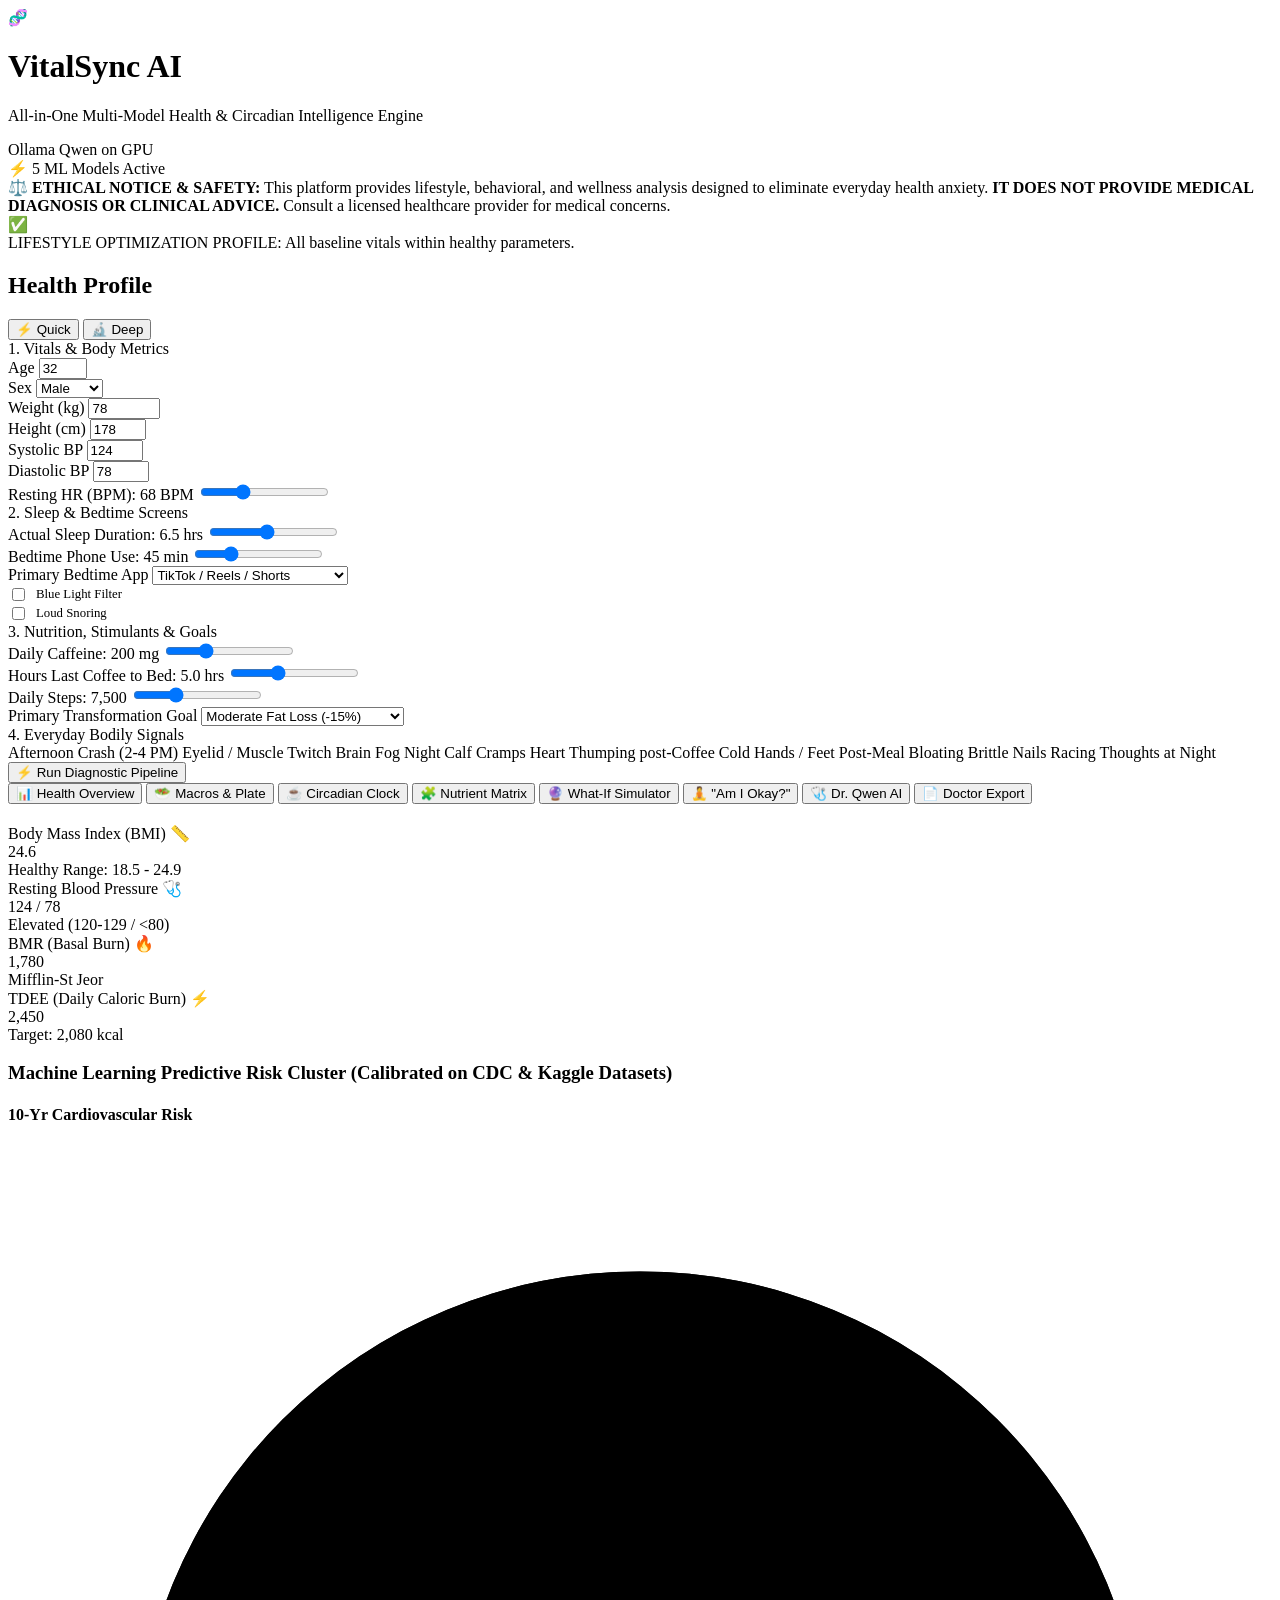
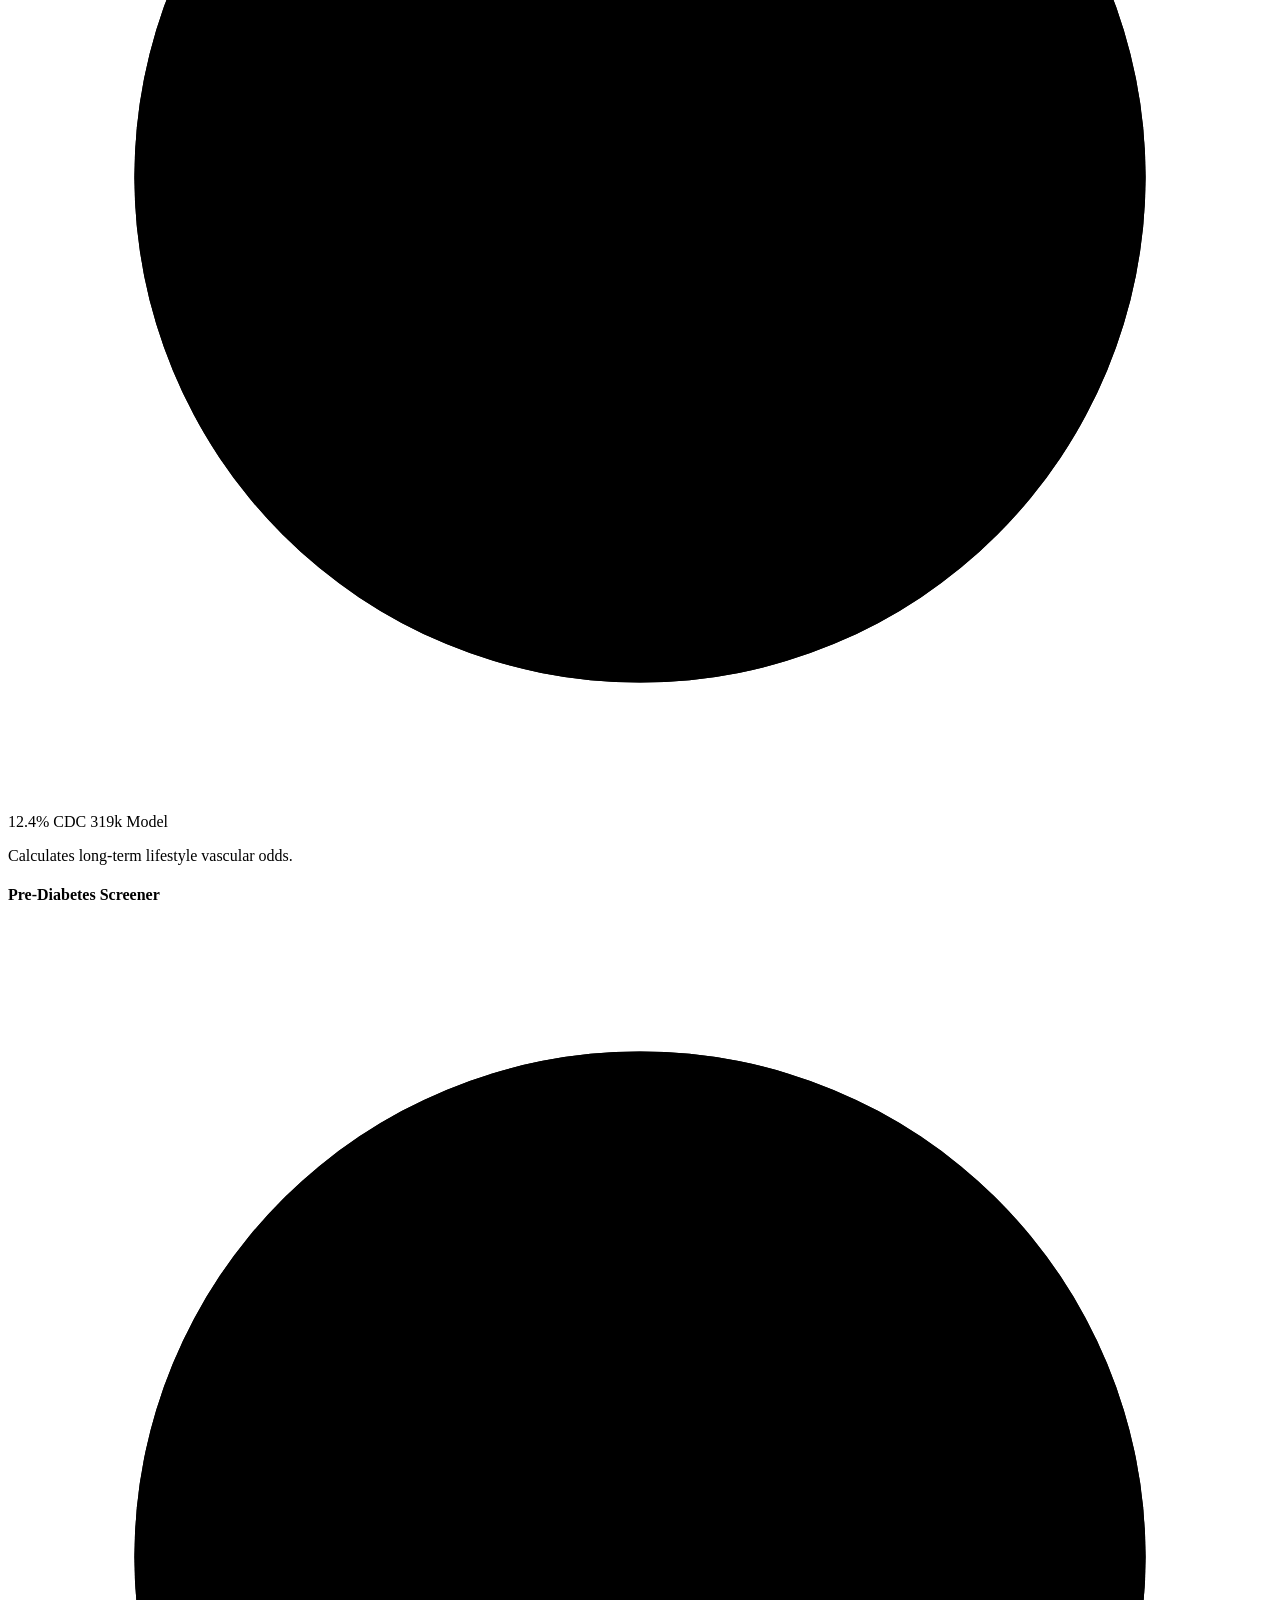
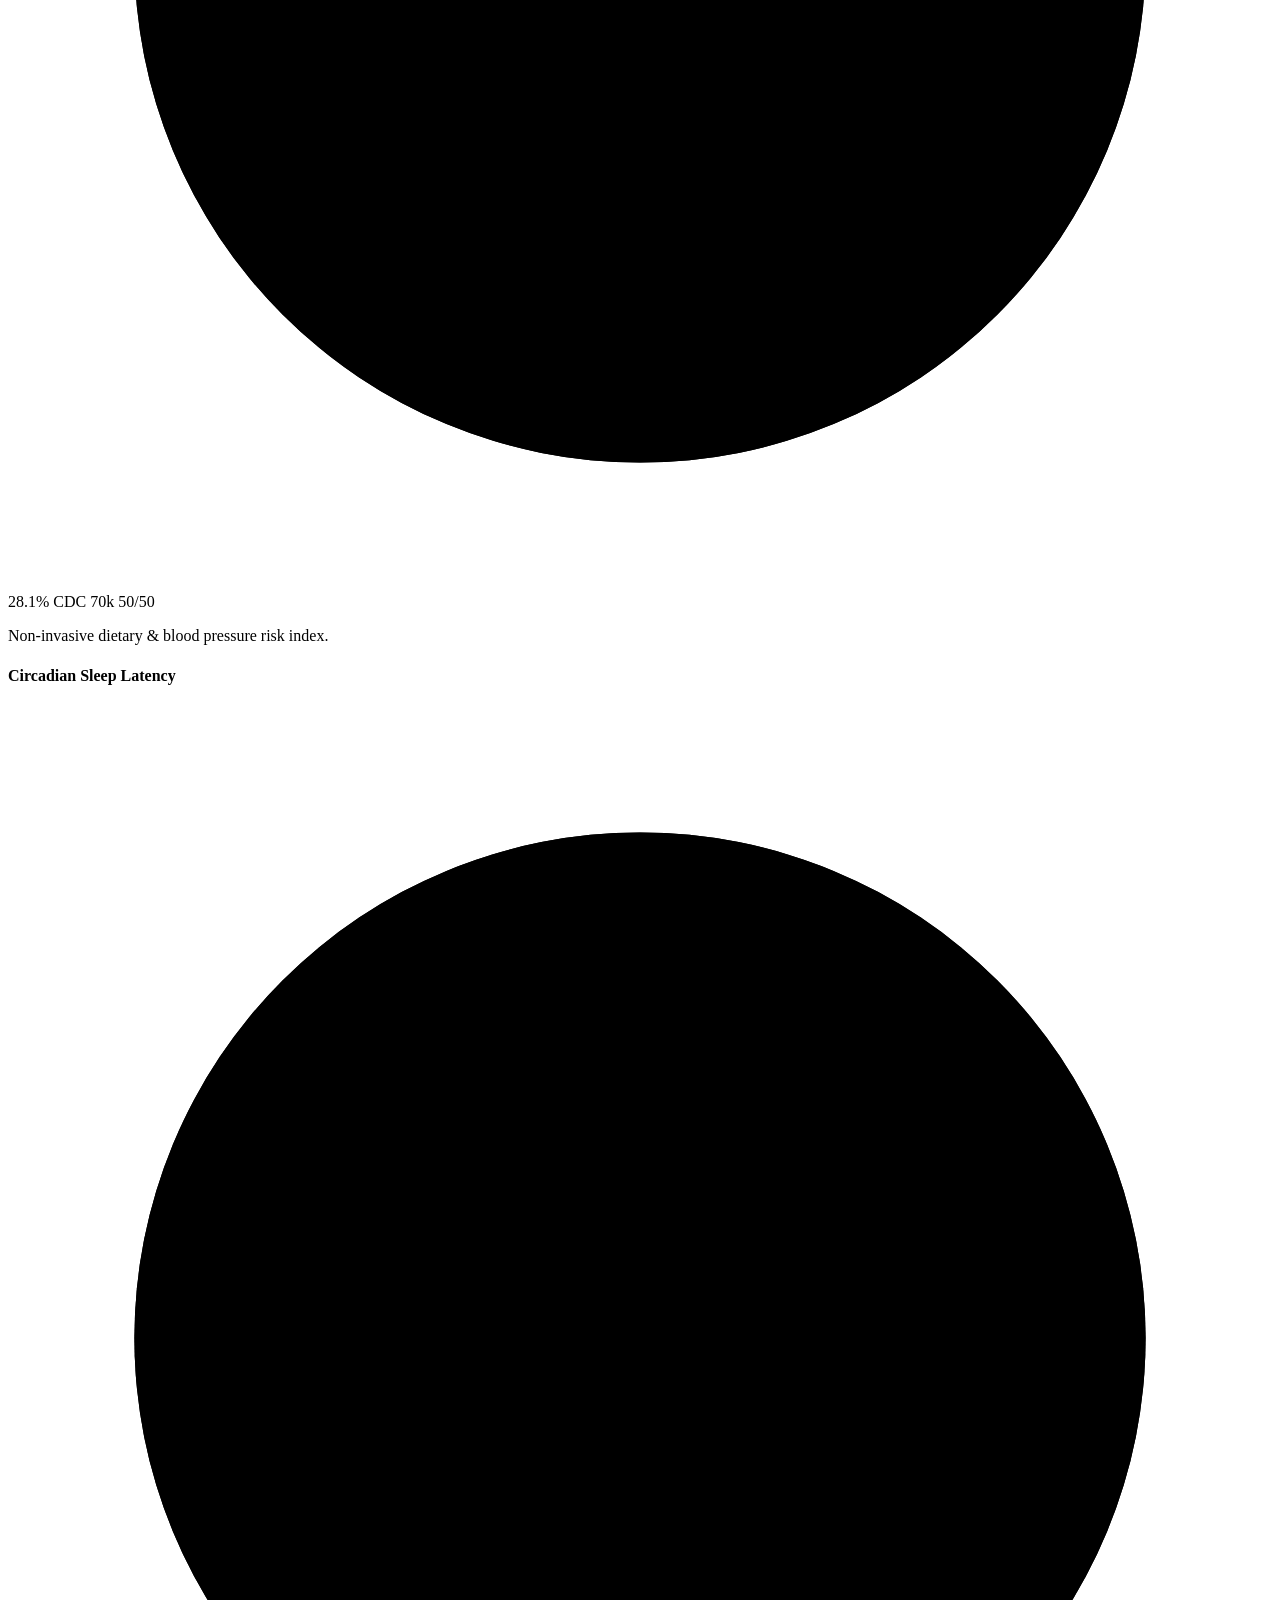
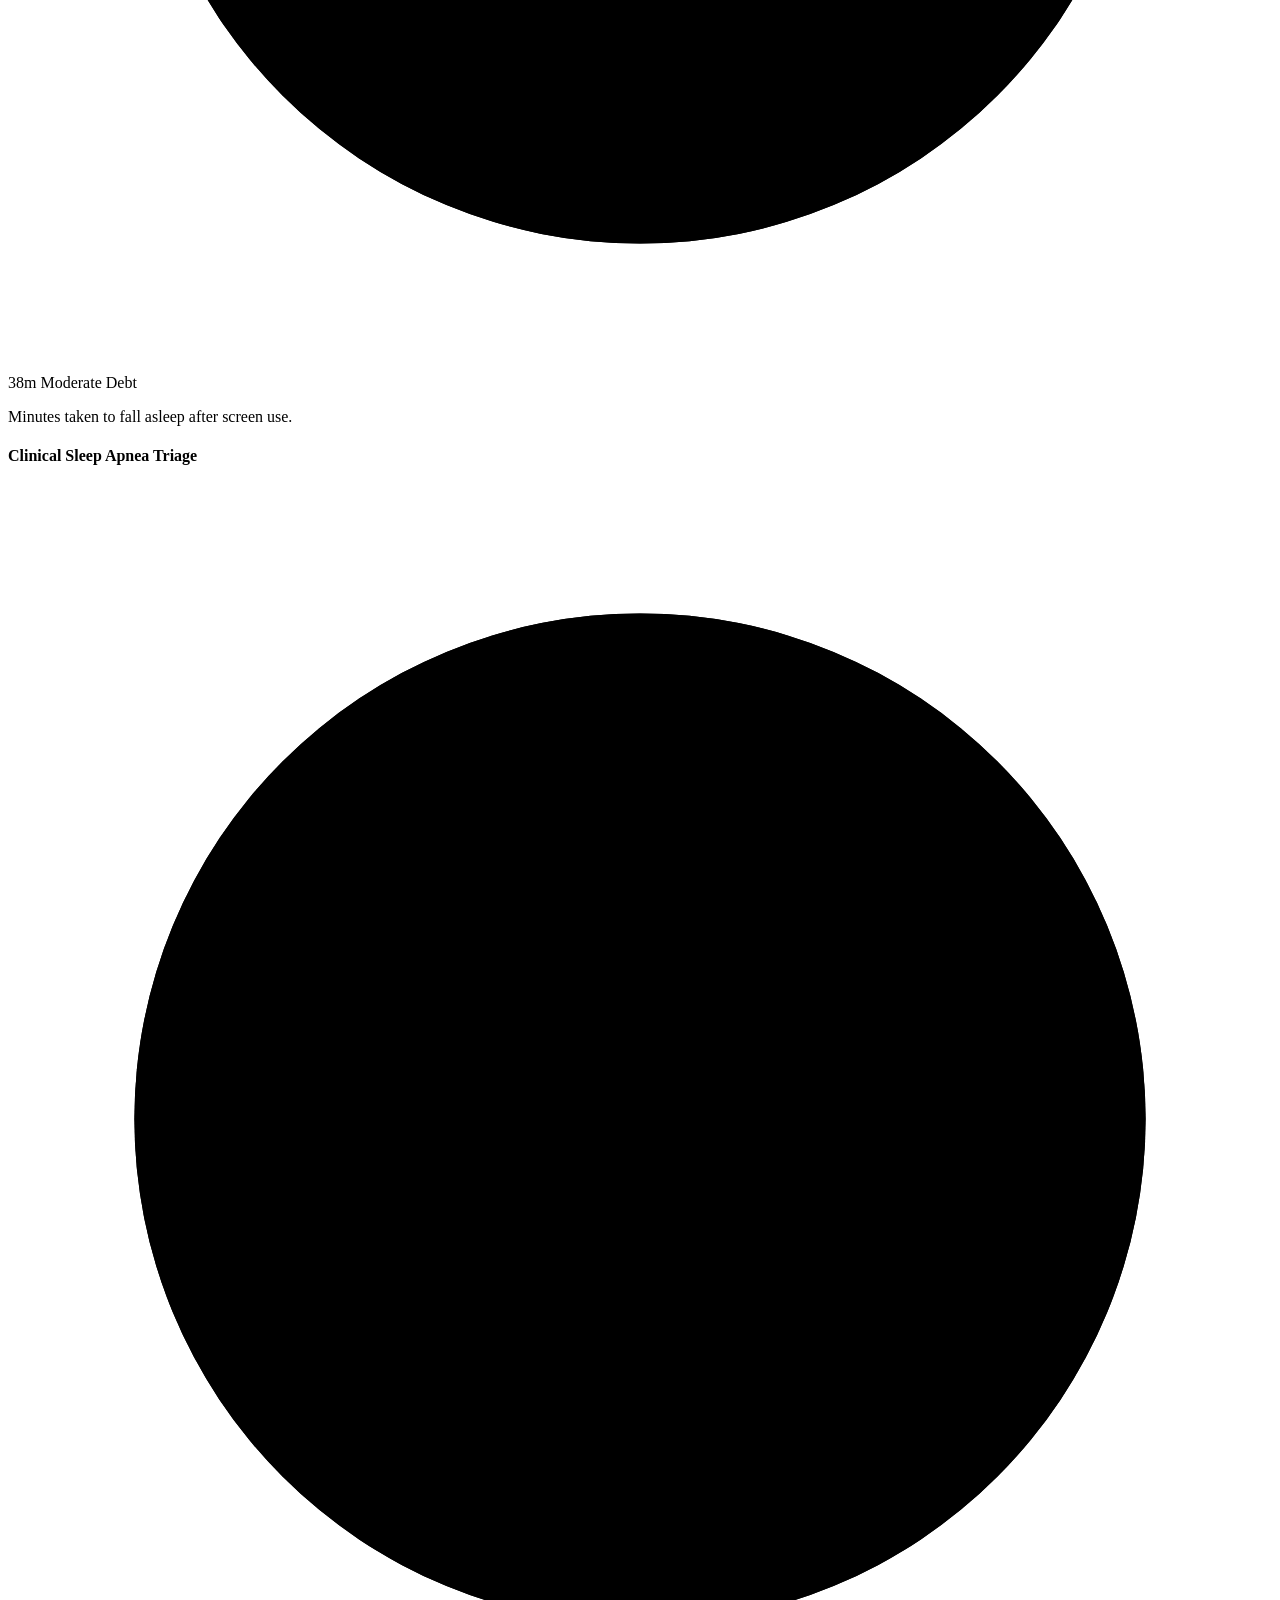
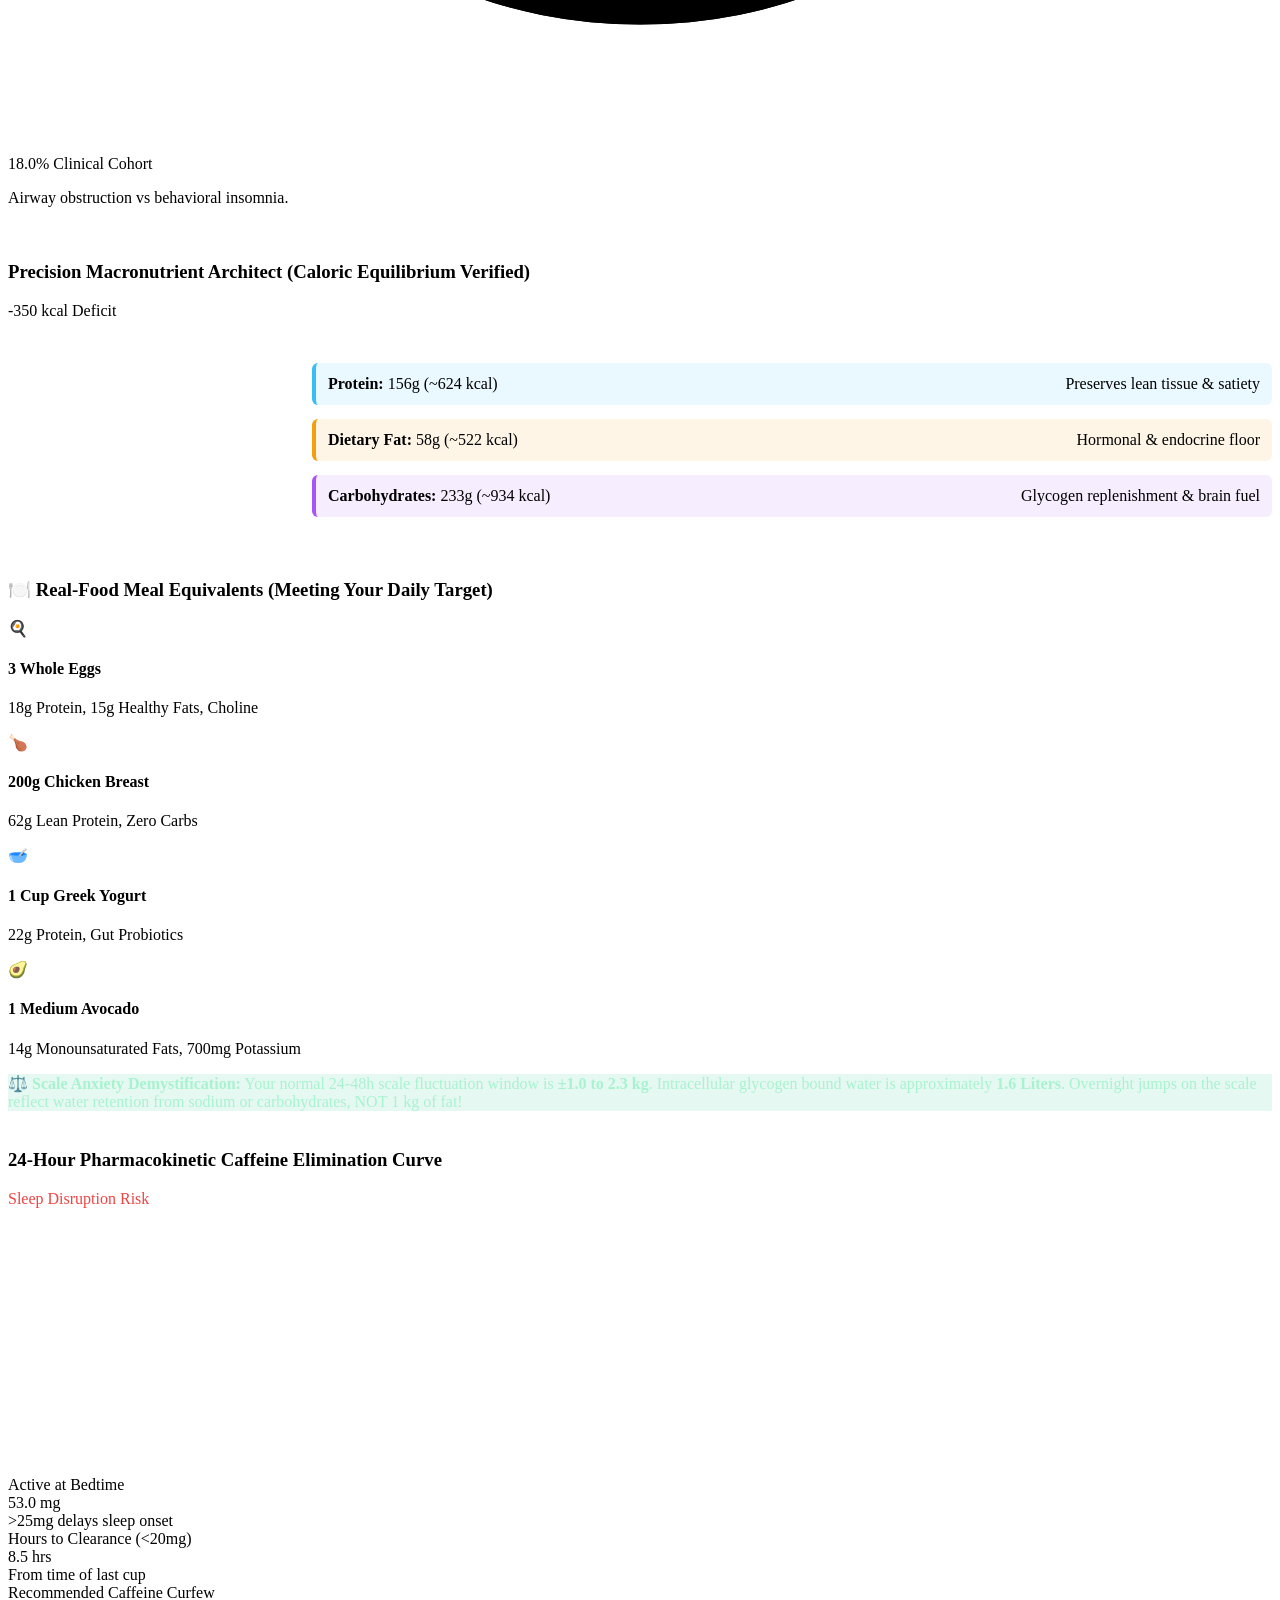
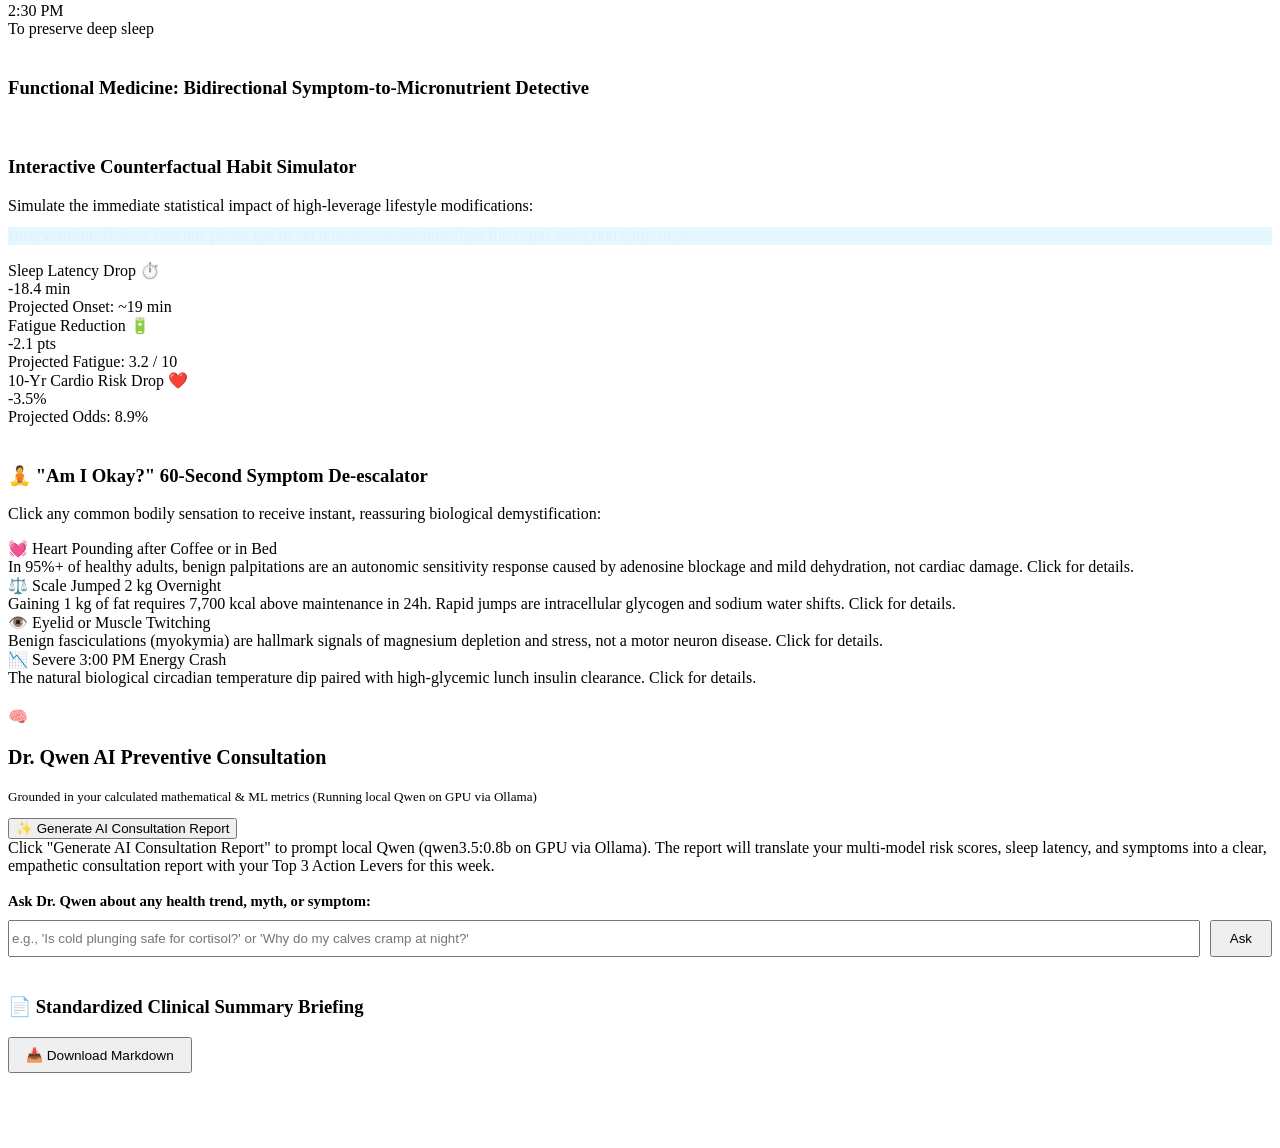
==== web/index.html @ e90245fe "feat: initial release of VitalSync AI - homogeneous local-first health & circadian intelligence plat" ====
<!DOCTYPE html>
<html lang="en">
<head>
    <meta charset="UTF-8">
    <meta name="viewport" content="width=device-width, initial-scale=1.0">
    <title>VitalSync AI - Holistic Lifestyle & Health Intelligence</title>
    <link rel="stylesheet" href="/static/css/style.css">
    <link rel="icon" href="data:image/svg+xml,<svg xmlns=%22http://www.w3.org/2000/svg%22 viewBox=%220 0 100 100%22><text y=%22.9em%22 font-size=%2290%22>🧬</text></svg>">
</head>
<body>

<div class="app-container">
    <!-- Header with System Status & Branding -->
    <header class="app-header">
        <div class="brand-section">
            <div class="brand-icon">🧬</div>
            <div class="brand-titles">
                <h1>VitalSync AI</h1>
                <p>All-in-One Multi-Model Health & Circadian Intelligence Engine</p>
            </div>
        </div>
        <div class="status-badges">
            <div class="status-pill">
                <span class="status-dot"></span>
                <span>Ollama Qwen on GPU</span>
            </div>
            <div class="status-pill">
                <span>⚡ 5 ML Models Active</span>
            </div>
        </div>
    </header>

    <!-- Ethical Notice Banner -->
    <div class="disclaimer-banner">
        <div>
            <strong>⚖️ ETHICAL NOTICE & SAFETY:</strong> This platform provides lifestyle, behavioral, and wellness analysis designed to eliminate everyday health anxiety. 
            <strong>IT DOES NOT PROVIDE MEDICAL DIAGNOSIS OR CLINICAL ADVICE.</strong> Consult a licensed healthcare provider for medical concerns.
        </div>
    </div>

    <!-- Live Dynamic Clinical Triage Banner -->
    <div id="triageBanner" class="triage-indicator green">
        <span id="triageBadgeIcon">✅</span>
        <div id="triageBadgeText">LIFESTYLE OPTIMIZATION PROFILE: All baseline vitals within healthy parameters.</div>
    </div>

    <!-- Main Layout: Form Sidebar + Dashboard Main -->
    <div class="main-layout">
        
        <!-- Left Column: User Input & Questionnaire Panel -->
        <aside class="intake-panel">
            <div class="panel-header">
                <h2>Health Profile</h2>
                <div class="intake-toggle">
                    <button id="toggleQuick" class="toggle-btn active" type="button">⚡ Quick</button>
                    <button id="toggleDeep" class="toggle-btn" type="button">🔬 Deep</button>
                </div>
            </div>

            <form id="healthForm">
                <!-- 1. Vitals & Body -->
                <div class="form-section">
                    <span class="section-label">1. Vitals & Body Metrics</span>
                    <div class="input-row">
                        <div class="input-group">
                            <label>Age</label>
                            <input type="number" id="inputAge" value="32" min="18" max="95">
                        </div>
                        <div class="input-group">
                            <label>Sex</label>
                            <select id="inputSex">
                                <option value="male" selected>Male</option>
                                <option value="female">Female</option>
                            </select>
                        </div>
                    </div>

                    <div class="input-row">
                        <div class="input-group">
                            <label>Weight (kg)</label>
                            <input type="number" id="inputWeight" value="78" min="35" max="220" step="0.5">
                        </div>
                        <div class="input-group">
                            <label>Height (cm)</label>
                            <input type="number" id="inputHeight" value="178" min="120" max="230">
                        </div>
                    </div>

                    <div class="input-row">
                        <div class="input-group">
                            <label>Systolic BP</label>
                            <input type="number" id="inputSysBP" value="124" min="80" max="230">
                        </div>
                        <div class="input-group">
                            <label>Diastolic BP</label>
                            <input type="number" id="inputDiaBP" value="78" min="50" max="140">
                        </div>
                    </div>

                    <div class="input-group">
                        <label>Resting HR (BPM): <span id="valHR" class="input-val-tag">68 BPM</span></label>
                        <input type="range" id="inputHR" value="68" min="40" max="130">
                    </div>
                </div>

                <!-- 2. Sleep & Screen Time -->
                <div class="form-section">
                    <span class="section-label">2. Sleep & Bedtime Screens</span>
                    <div class="input-group">
                        <label>Actual Sleep Duration: <span id="valSleep" class="input-val-tag">6.5 hrs</span></label>
                        <input type="range" id="inputSleep" value="6.5" min="3.0" max="11.0" step="0.5">
                    </div>
                    <div class="input-group">
                        <label>Bedtime Phone Use: <span id="valPhone" class="input-val-tag">45 min</span></label>
                        <input type="range" id="inputPhone" value="45" min="0" max="180" step="5">
                    </div>
                    <div class="input-group">
                        <label>Primary Bedtime App</label>
                        <select id="inputApp">
                            <option value="short_form_video" selected>TikTok / Reels / Shorts</option>
                            <option value="streaming">Streaming (Netflix / YouTube)</option>
                            <option value="messaging">Messaging / Chat</option>
                            <option value="reading_audio">News / Reading / Podcasts</option>
                        </select>
                    </div>
                    <div class="input-row">
                        <label style="display:flex; align-items:center; gap:8px; font-size:0.8rem; cursor:pointer;">
                            <input type="checkbox" id="inputBlueLight"> Blue Light Filter
                        </label>
                        <label style="display:flex; align-items:center; gap:8px; font-size:0.8rem; cursor:pointer;">
                            <input type="checkbox" id="inputSnoring"> Loud Snoring
                        </label>
                    </div>
                </div>

                <!-- 3. Stimulants & Goals -->
                <div class="form-section">
                    <span class="section-label">3. Nutrition, Stimulants & Goals</span>
                    <div class="input-group">
                        <label>Daily Caffeine: <span id="valCaffeine" class="input-val-tag">200 mg</span></label>
                        <input type="range" id="inputCaffeine" value="200" min="0" max="700" step="25">
                    </div>
                    <div class="input-group">
                        <label>Hours Last Coffee to Bed: <span id="valCaffHours" class="input-val-tag">5.0 hrs</span></label>
                        <input type="range" id="inputCaffHours" value="5.0" min="0.0" max="14.0" step="0.5">
                    </div>
                    <div class="input-group">
                        <label>Daily Steps: <span id="valSteps" class="input-val-tag">7,500</span></label>
                        <input type="range" id="inputSteps" value="7500" min="1000" max="22000" step="500">
                    </div>
                    <div class="input-group">
                        <label>Primary Transformation Goal</label>
                        <select id="inputGoal">
                            <option value="fat_loss_moderate" selected>Moderate Fat Loss (-15%)</option>
                            <option value="fat_loss_aggressive">Aggressive Fat Loss (-25%)</option>
                            <option value="maintenance_recomp">Maintenance & Recomposition</option>
                            <option value="lean_bulk">Lean Muscle Bulk (+10%)</option>
                        </select>
                    </div>
                </div>

                <!-- 4. Symptoms Multi-Select -->
                <div class="form-section">
                    <span class="section-label">4. Everyday Bodily Signals</span>
                    <div class="symptom-grid" id="symptomContainer">
                        <span class="symptom-pill selected" data-code="afternoon_crash">Afternoon Crash (2-4 PM)</span>
                        <span class="symptom-pill selected" data-code="eyelid_twitch">Eyelid / Muscle Twitch</span>
                        <span class="symptom-pill" data-code="brain_fog">Brain Fog</span>
                        <span class="symptom-pill" data-code="night_calf_cramps">Night Calf Cramps</span>
                        <span class="symptom-pill" data-code="heart_flutter_post_coffee">Heart Thumping post-Coffee</span>
                        <span class="symptom-pill" data-code="cold_hands_feet">Cold Hands / Feet</span>
                        <span class="symptom-pill" data-code="bloating">Post-Meal Bloating</span>
                        <span class="symptom-pill" data-code="brittle_nails">Brittle Nails</span>
                        <span class="symptom-pill" data-code="difficulty_switching_off_brain">Racing Thoughts at Night</span>
                    </div>
                </div>

                <button type="submit" class="btn-primary" id="btnAnalyze">
                    <span>⚡ Run Diagnostic Pipeline</span>
                </button>
            </form>
        </aside>

        <!-- Right Column: Interactive Dashboard & Navigation -->
        <main class="dashboard-main" style="display:flex; flex-direction:column; gap:20px;">
            <!-- Tab Navigation Bar -->
            <nav class="tab-navigation">
                <button class="tab-btn active" data-tab="tab-overview">📊 Health Overview</button>
                <button class="tab-btn" data-tab="tab-nutrition">🥗 Macros & Plate</button>
                <button class="tab-btn" data-tab="tab-circadian">☕ Circadian Clock</button>
                <button class="tab-btn" data-tab="tab-deficiency">🧩 Nutrient Matrix</button>
                <button class="tab-btn" data-tab="tab-simulator">🔮 What-If Simulator</button>
                <button class="tab-btn" data-tab="tab-anxiety">🧘 "Am I Okay?"</button>
                <button class="tab-btn" data-tab="tab-qwen">🩺 Dr. Qwen AI</button>
                <button class="tab-btn" data-tab="tab-export">📄 Doctor Export</button>
            </nav>

            <!-- TAB 1: OVERVIEW & GAUGES -->
            <section id="tab-overview" class="tab-pane active">
                <!-- Top Key Metrics Cards -->
                <div class="card-grid">
                    <div class="metric-card">
                        <div class="metric-title">Body Mass Index (BMI) <span>📏</span></div>
                        <div class="metric-value" id="valBMI">24.6</div>
                        <div class="metric-sub">Healthy Range: 18.5 - 24.9</div>
                    </div>
                    <div class="metric-card">
                        <div class="metric-title">Resting Blood Pressure <span>🩺</span></div>
                        <div class="metric-value" id="valBP">124 / 78</div>
                        <div class="metric-sub" id="valBPCat">Elevated (120-129 / <80)</div>
                    </div>
                    <div class="metric-card">
                        <div class="metric-title">BMR (Basal Burn) <span>🔥</span></div>
                        <div class="metric-value" id="valBMR">1,780</div>
                        <div class="metric-sub" id="valBMRFormula">Mifflin-St Jeor</div>
                    </div>
                    <div class="metric-card">
                        <div class="metric-title">TDEE (Daily Caloric Burn) <span>⚡</span></div>
                        <div class="metric-value" id="valTDEE">2,450</div>
                        <div class="metric-sub" id="valTargetCal">Target: 2,080 kcal</div>
                    </div>
                </div>

                <!-- Radial ML Gauge Cluster -->
                <div class="chart-box">
                    <div class="chart-header">
                        <h3>Machine Learning Predictive Risk Cluster (Calibrated on CDC & Kaggle Datasets)</h3>
                    </div>
                    <div class="gauge-cluster-grid">
                        <!-- Gauge 1: Cardio Risk -->
                        <div class="gauge-card">
                            <h4>10-Yr Cardiovascular Risk</h4>
                            <div class="gauge-svg-container">
                                <svg class="gauge-svg" viewBox="0 0 160 160">
                                    <circle class="gauge-bg" cx="80" cy="80" r="64"></circle>
                                    <circle id="gaugeCardioCircle" class="gauge-progress" cx="80" cy="80" r="64"></circle>
                                </svg>
                                <div class="gauge-inner-text">
                                    <span id="gaugeCardioVal" class="gauge-number">12.4%</span>
                                    <span class="gauge-label">CDC 319k Model</span>
                                </div>
                            </div>
                            <p class="metric-sub">Calculates long-term lifestyle vascular odds.</p>
                        </div>

                        <!-- Gauge 2: Pre-Diabetes Risk -->
                        <div class="gauge-card">
                            <h4>Pre-Diabetes Screener</h4>
                            <div class="gauge-svg-container">
                                <svg class="gauge-svg" viewBox="0 0 160 160">
                                    <circle class="gauge-bg" cx="80" cy="80" r="64"></circle>
                                    <circle id="gaugeDiabCircle" class="gauge-progress" cx="80" cy="80" r="64"></circle>
                                </svg>
                                <div class="gauge-inner-text">
                                    <span id="gaugeDiabVal" class="gauge-number">28.1%</span>
                                    <span class="gauge-label">CDC 70k 50/50</span>
                                </div>
                            </div>
                            <p class="metric-sub">Non-invasive dietary & blood pressure risk index.</p>
                        </div>

                        <!-- Gauge 3: Sleep Debt & Latency -->
                        <div class="gauge-card">
                            <h4>Circadian Sleep Latency</h4>
                            <div class="gauge-svg-container">
                                <svg class="gauge-svg" viewBox="0 0 160 160">
                                    <circle class="gauge-bg" cx="80" cy="80" r="64"></circle>
                                    <circle id="gaugeSleepCircle" class="gauge-progress" cx="80" cy="80" r="64"></circle>
                                </svg>
                                <div class="gauge-inner-text">
                                    <span id="gaugeSleepVal" class="gauge-number">38m</span>
                                    <span class="gauge-label" id="valDebtCategory">Moderate Debt</span>
                                </div>
                            </div>
                            <p class="metric-sub">Minutes taken to fall asleep after screen use.</p>
                        </div>

                        <!-- Gauge 4: Digital Burnout / Apnea -->
                        <div class="gauge-card">
                            <h4>Clinical Sleep Apnea Triage</h4>
                            <div class="gauge-svg-container">
                                <svg class="gauge-svg" viewBox="0 0 160 160">
                                    <circle class="gauge-bg" cx="80" cy="80" r="64"></circle>
                                    <circle id="gaugeApneaCircle" class="gauge-progress" cx="80" cy="80" r="64"></circle>
                                </svg>
                                <div class="gauge-inner-text">
                                    <span id="gaugeApneaVal" class="gauge-number">18.0%</span>
                                    <span class="gauge-label">Clinical Cohort</span>
                                </div>
                            </div>
                            <p class="metric-sub">Airway obstruction vs behavioral insomnia.</p>
                        </div>
                    </div>
                </div>
            </section>

            <!-- TAB 2: NUTRITION & MACROS -->
            <section id="tab-nutrition" class="tab-pane">
                <div class="chart-box">
                    <div class="chart-header">
                        <h3>Precision Macronutrient Architect (Caloric Equilibrium Verified)</h3>
                        <span id="valDeficitPill" class="status-pill">-350 kcal Deficit</span>
                    </div>
                    <div style="display:grid; grid-template-columns: 280px 1fr; gap:24px; align-items:center;">
                        <canvas id="canvasMacroDonut" style="width:280px; height:240px;"></canvas>
                        <div style="display:flex; flex-direction:column; gap:14px;">
                            <div style="display:flex; justify-content:space-between; padding:12px; background:rgba(56,189,248,0.1); border-left:4px solid #38bdf8; border-radius:6px;">
                                <span><strong>Protein:</strong> <span id="macroProteinVal">156g</span> (~624 kcal)</span>
                                <span>Preserves lean tissue & satiety</span>
                            </div>
                            <div style="display:flex; justify-content:space-between; padding:12px; background:rgba(245,158,11,0.1); border-left:4px solid #f59e0b; border-radius:6px;">
                                <span><strong>Dietary Fat:</strong> <span id="macroFatVal">58g</span> (~522 kcal)</span>
                                <span>Hormonal & endocrine floor</span>
                            </div>
                            <div style="display:flex; justify-content:space-between; padding:12px; background:rgba(168,85,247,0.1); border-left:4px solid #a855f7; border-radius:6px;">
                                <span><strong>Carbohydrates:</strong> <span id="macroCarbsVal">233g</span> (~934 kcal)</span>
                                <span>Glycogen replenishment & brain fuel</span>
                            </div>
                        </div>
                    </div>
                </div>

                <!-- Real-Food Plate Equivalents -->
                <div class="chart-box">
                    <div class="chart-header">
                        <h3>🍽️ Real-Food Meal Equivalents (Meeting Your Daily Target)</h3>
                    </div>
                    <div class="food-plate-grid">
                        <div class="food-card">
                            <span class="food-emoji">🍳</span>
                            <div class="food-info">
                                <h4>3 Whole Eggs</h4>
                                <p>18g Protein, 15g Healthy Fats, Choline</p>
                            </div>
                        </div>
                        <div class="food-card">
                            <span class="food-emoji">🍗</span>
                            <div class="food-info">
                                <h4>200g Chicken Breast</h4>
                                <p>62g Lean Protein, Zero Carbs</p>
                            </div>
                        </div>
                        <div class="food-card">
                            <span class="food-emoji">🥣</span>
                            <div class="food-info">
                                <h4>1 Cup Greek Yogurt</h4>
                                <p>22g Protein, Gut Probiotics</p>
                            </div>
                        </div>
                        <div class="food-card">
                            <span class="food-emoji">🥑</span>
                            <div class="food-info">
                                <h4>1 Medium Avocado</h4>
                                <p>14g Monounsaturated Fats, 700mg Potassium</p>
                            </div>
                        </div>
                    </div>
                </div>

                <!-- Scale Weight Fluctuation Demystifier -->
                <div class="disclaimer-banner" style="background:rgba(16,185,129,0.1); border-left-color:#10b981; color:#a7f3d0;">
                    <div>
                        <strong>⚖️ Scale Anxiety Demystification:</strong> Your normal 24-48h scale fluctuation window is 
                        <strong id="scaleSwingRange">±1.0 to 2.3 kg</strong>. Intracellular glycogen bound water is approximately 
                        <strong id="glycogenWaterVal">1.6 Liters</strong>. Overnight jumps on the scale reflect water retention from sodium or carbohydrates, NOT 1 kg of fat!
                    </div>
                </div>
            </section>

            <!-- TAB 3: CIRCADIAN & CAFFEINE CLOCK -->
            <section id="tab-circadian" class="tab-pane">
                <div class="chart-box">
                    <div class="chart-header">
                        <h3>24-Hour Pharmacokinetic Caffeine Elimination Curve</h3>
                        <span id="caffeineStatusBadge" class="status-pill" style="color:#ef4444; border-color:#ef4444;">Sleep Disruption Risk</span>
                    </div>
                    <canvas id="canvasCaffeineCurve" class="responsive-canvas" style="height:250px;"></canvas>
                    <div class="card-grid" style="grid-template-columns: repeat(3, 1fr); margin-top:14px;">
                        <div class="metric-card">
                            <div class="metric-title">Active at Bedtime</div>
                            <div class="metric-value" id="caffActiveVal">53.0 mg</div>
                            <div class="metric-sub">>25mg delays sleep onset</div>
                        </div>
                        <div class="metric-card">
                            <div class="metric-title">Hours to Clearance (&lt;20mg)</div>
                            <div class="metric-value" id="caffHoursClearVal">8.5 hrs</div>
                            <div class="metric-sub">From time of last cup</div>
                        </div>
                        <div class="metric-card">
                            <div class="metric-title">Recommended Caffeine Curfew</div>
                            <div class="metric-value" id="caffCurfewRec">2:30 PM</div>
                            <div class="metric-sub">To preserve deep sleep</div>
                        </div>
                    </div>
                </div>
            </section>

            <!-- TAB 4: NUTRIENT MATRIX -->
            <section id="tab-deficiency" class="tab-pane">
                <div class="chart-box">
                    <div class="chart-header">
                        <h3>Functional Medicine: Bidirectional Symptom-to-Micronutrient Detective</h3>
                    </div>
                    <div id="deficiencyCardsContainer" style="display:flex; flex-direction:column; gap:16px;">
                        <!-- Injected via JavaScript -->
                    </div>
                </div>
            </section>

            <!-- TAB 5: WHAT-IF SIMULATOR -->
            <section id="tab-simulator" class="tab-pane">
                <div class="chart-box">
                    <div class="chart-header">
                        <h3>Interactive Counterfactual Habit Simulator</h3>
                    </div>
                    <p style="color:var(--text-secondary); margin-bottom:12px;">
                        Simulate the immediate statistical impact of high-leverage lifestyle modifications:
                    </p>
                    <div class="disclaimer-banner" style="background:rgba(56,189,248,0.12); border-left-color:var(--primary-cyan); color:#e0f2fe; margin-bottom:16px;">
                        <strong>Intervention:</strong> Reduce bedtime phone use by 30 minutes, enable blue light filter, and add 3,000 daily steps.
                    </div>
                    <div class="card-grid" style="grid-template-columns: repeat(3, 1fr);">
                        <div class="metric-card">
                            <div class="metric-title">Sleep Latency Drop ⏱️</div>
                            <div class="metric-value" style="color:var(--accent-emerald);" id="cfLatencyDrop">-18.4 min</div>
                            <div class="metric-sub" id="cfNewLatency">Projected Onset: ~19 min</div>
                        </div>
                        <div class="metric-card">
                            <div class="metric-title">Fatigue Reduction 🔋</div>
                            <div class="metric-value" style="color:var(--accent-emerald);" id="cfFatigueDrop">-2.1 pts</div>
                            <div class="metric-sub" id="cfNewFatigue">Projected Fatigue: 3.2 / 10</div>
                        </div>
                        <div class="metric-card">
                            <div class="metric-title">10-Yr Cardio Risk Drop ❤️</div>
                            <div class="metric-value" style="color:var(--accent-emerald);" id="cfCardioDrop">-3.5%</div>
                            <div class="metric-sub" id="cfNewCardio">Projected Odds: 8.9%</div>
                        </div>
                    </div>
                </div>
            </section>

            <!-- TAB 6: "AM I OKAY?" DE-ESCALATOR -->
            <section id="tab-anxiety" class="tab-pane">
                <div class="chart-box">
                    <div class="chart-header">
                        <h3>🧘 "Am I Okay?" 60-Second Symptom De-escalator</h3>
                    </div>
                    <p style="color:var(--text-secondary); margin-bottom:16px;">
                        Click any common bodily sensation to receive instant, reassuring biological demystification:
                    </p>
                    <div class="anxiety-card-grid">
                        <div class="anxiety-card" onclick="alertAnxiety('heart')">
                            <div class="anxiety-header">💓 Heart Pounding after Coffee or in Bed</div>
                            <div class="anxiety-explanation">In 95%+ of healthy adults, benign palpitations are an autonomic sensitivity response caused by adenosine blockage and mild dehydration, not cardiac damage. Click for details.</div>
                        </div>
                        <div class="anxiety-card" onclick="alertAnxiety('scale')">
                            <div class="anxiety-header">⚖️ Scale Jumped 2 kg Overnight</div>
                            <div class="anxiety-explanation">Gaining 1 kg of fat requires 7,700 kcal above maintenance in 24h. Rapid jumps are intracellular glycogen and sodium water shifts. Click for details.</div>
                        </div>
                        <div class="anxiety-card" onclick="alertAnxiety('twitch')">
                            <div class="anxiety-header">👁️ Eyelid or Muscle Twitching</div>
                            <div class="anxiety-explanation">Benign fasciculations (myokymia) are hallmark signals of magnesium depletion and stress, not a motor neuron disease. Click for details.</div>
                        </div>
                        <div class="anxiety-card" onclick="alertAnxiety('crash')">
                            <div class="anxiety-header">📉 Severe 3:00 PM Energy Crash</div>
                            <div class="anxiety-explanation">The natural biological circadian temperature dip paired with high-glycemic lunch insulin clearance. Click for details.</div>
                        </div>
                    </div>
                </div>
            </section>

            <!-- TAB 7: DR. QWEN AI CONSULTATION -->
            <section id="tab-qwen" class="tab-pane">
                <div class="ai-consultation-box">
                    <div class="ai-header">
                        <div class="ai-title-wrap">
                            <div class="ai-avatar">🧠</div>
                            <div>
                                <h3 style="font-family:var(--font-heading); font-size:1.25rem;">Dr. Qwen AI Preventive Consultation</h3>
                                <p style="font-size:0.82rem; color:var(--text-secondary);">Grounded in your calculated mathematical & ML metrics (Running local Qwen on GPU via Ollama)</p>
                            </div>
                        </div>
                        <button class="btn-primary" id="btnGenerateReport">
                            <span>✨ Generate AI Consultation Report</span>
                        </button>
                    </div>

                    <div class="ai-report-body" id="aiReportContainer">
Click "Generate AI Consultation Report" to prompt local Qwen (qwen3.5:0.8b on GPU via Ollama).
The report will translate your multi-model risk scores, sleep latency, and symptoms into a clear, empathetic consultation report with your Top 3 Action Levers for this week.
                    </div>

                    <!-- Ask Qwen a Specific Question -->
                    <div style="border-top:1px solid var(--border-subtle); padding-top:18px; display:flex; flex-direction:column; gap:10px;">
                        <label style="font-weight:600; font-size:0.92rem;">Ask Dr. Qwen about any health trend, myth, or symptom:</label>
                        <div style="display:flex; gap:10px;">
                            <input type="text" id="inputAskQwen" placeholder="e.g., 'Is cold plunging safe for cortisol?' or 'Why do my calves cramp at night?'" style="flex:1;">
                            <button class="btn-primary" id="btnAskQwen" style="padding:9px 18px;">Ask</button>
                        </div>
                        <div id="aiAskAnswer" style="display:none; background:rgba(15,23,42,0.8); border:1px solid var(--border-subtle); border-radius:8px; padding:16px; font-size:0.9rem; line-height:1.6;"></div>
                    </div>
                </div>
            </section>

            <!-- TAB 8: DOCTOR BRIEFING EXPORT -->
            <section id="tab-export" class="tab-pane">
                <div class="chart-box">
                    <div class="chart-header">
                        <h3>📄 Standardized Clinical Summary Briefing</h3>
                        <button class="btn-primary" id="btnDownloadBriefing" style="padding:8px 16px; font-size:0.85rem;">
                            📥 Download Markdown
                        </button>
                    </div>
                    <pre id="doctorBriefingPre" style="background:var(--bg-input); padding:20px; border-radius:10px; border:1px solid var(--border-subtle); color:#94a3b8; font-family:var(--font-mono); font-size:0.85rem; overflow-x:auto; white-space:pre-wrap;"></pre>
                </div>
            </section>
        </main>
    </div>
</div>

<!-- Modal for "Am I Okay?" Demystifications -->
<dialog id="anxietyModal" style="background:var(--bg-surface-elevated); border:1px solid var(--border-highlight); border-radius:var(--radius-lg); padding:28px; max-width:600px; color:#ffffff; margin:auto; box-shadow:0 25px 60px rgba(0,0,0,0.6);">
    <h3 id="modalTitle" style="font-family:var(--font-heading); margin-bottom:12px; font-size:1.3rem;">Demystifying Symptom</h3>
    <div id="modalBody" style="font-size:0.92rem; line-height:1.7; color:var(--text-secondary); margin-bottom:20px;"></div>
    <div style="display:flex; justify-content:flex-end;">
        <button onclick="document.getElementById('anxietyModal').close()" class="btn-primary" style="padding:8px 18px;">Understood</button>
    </div>
</dialog>

<script type="module" src="/static/js/app.js"></script>
</body>
</html>
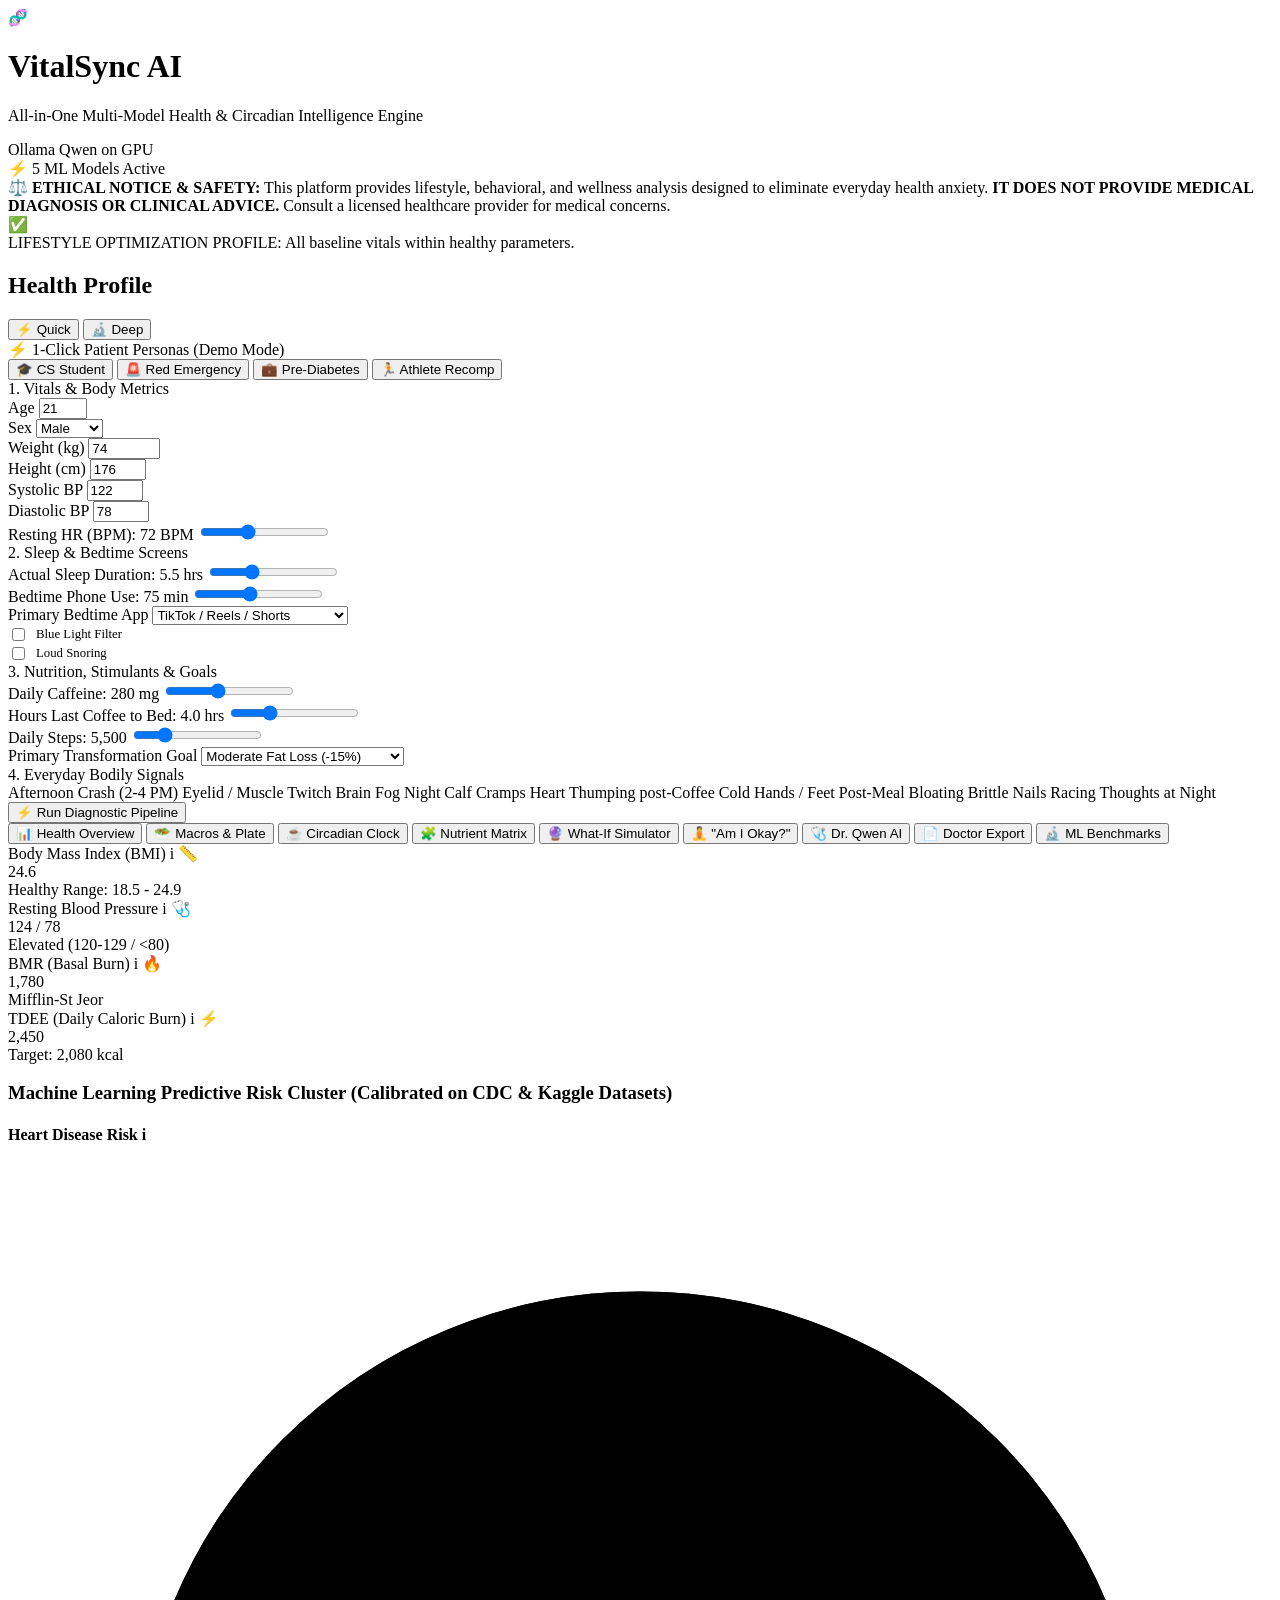
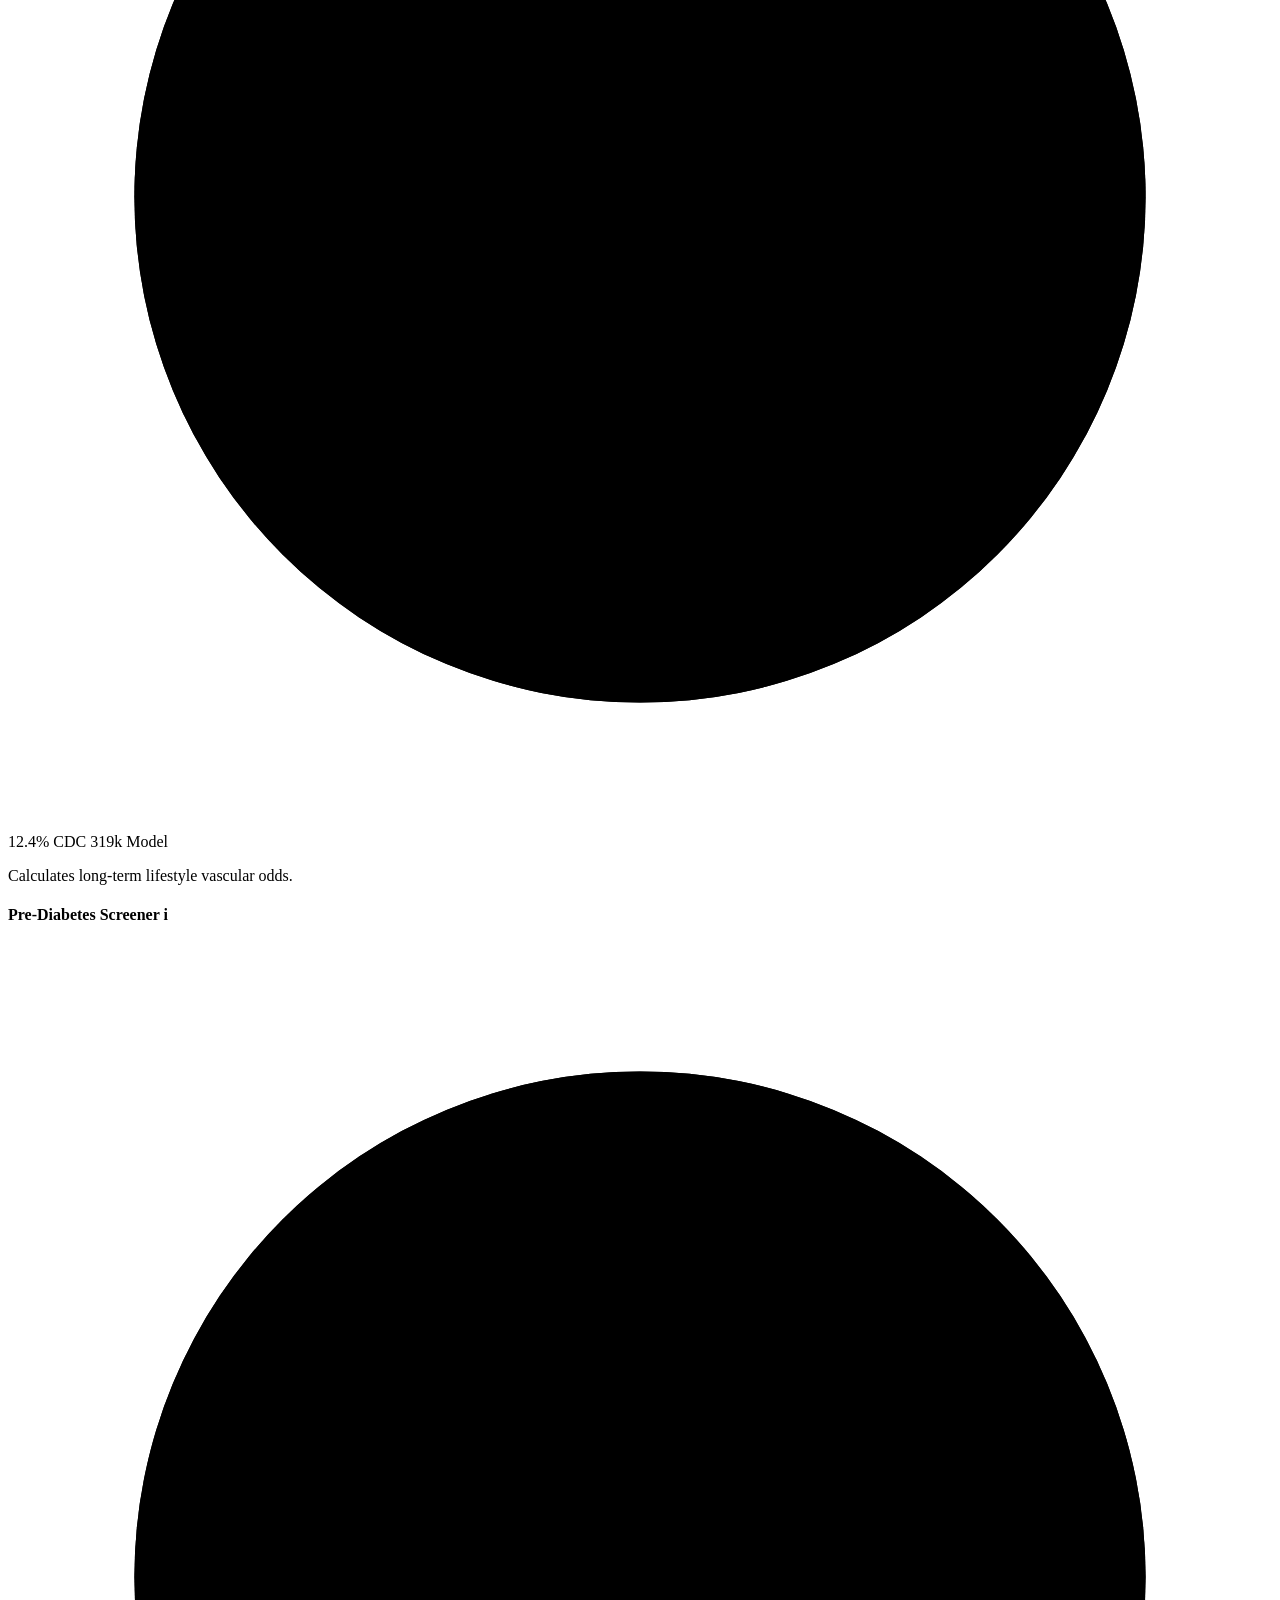
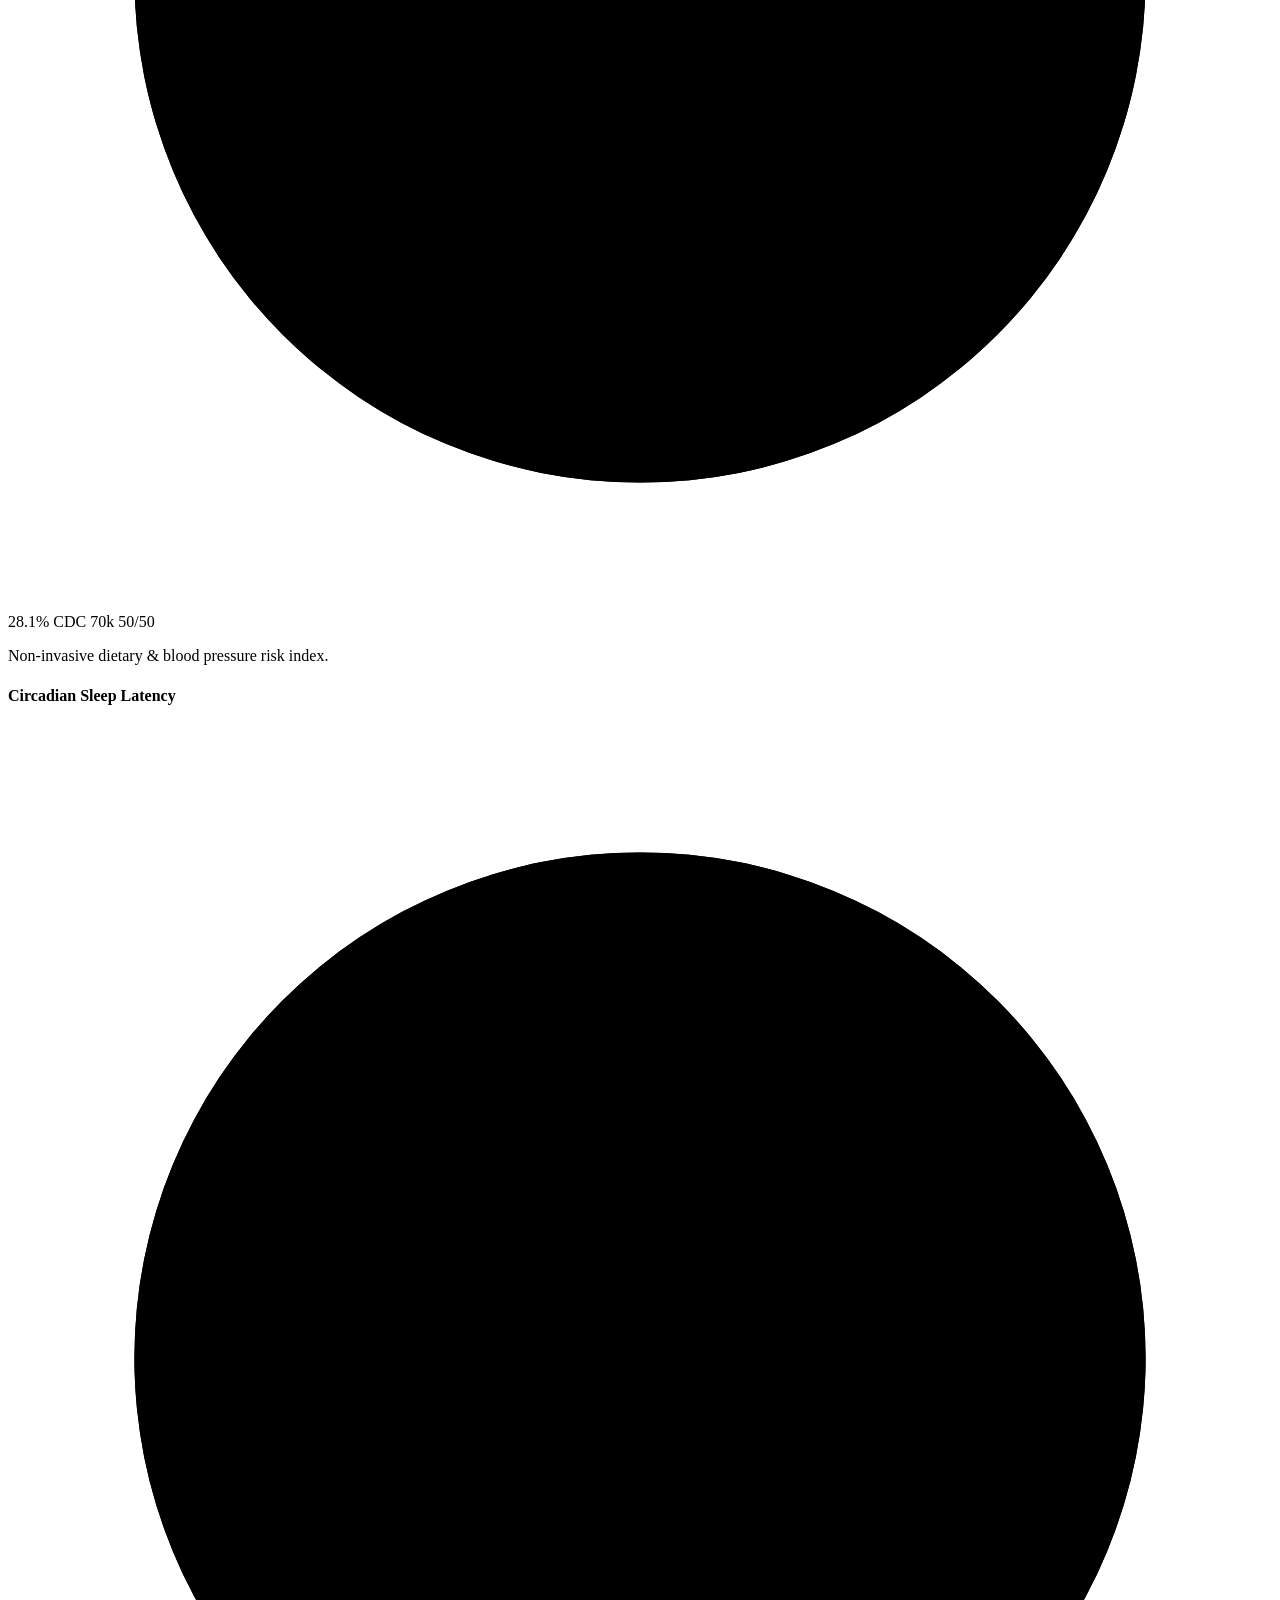
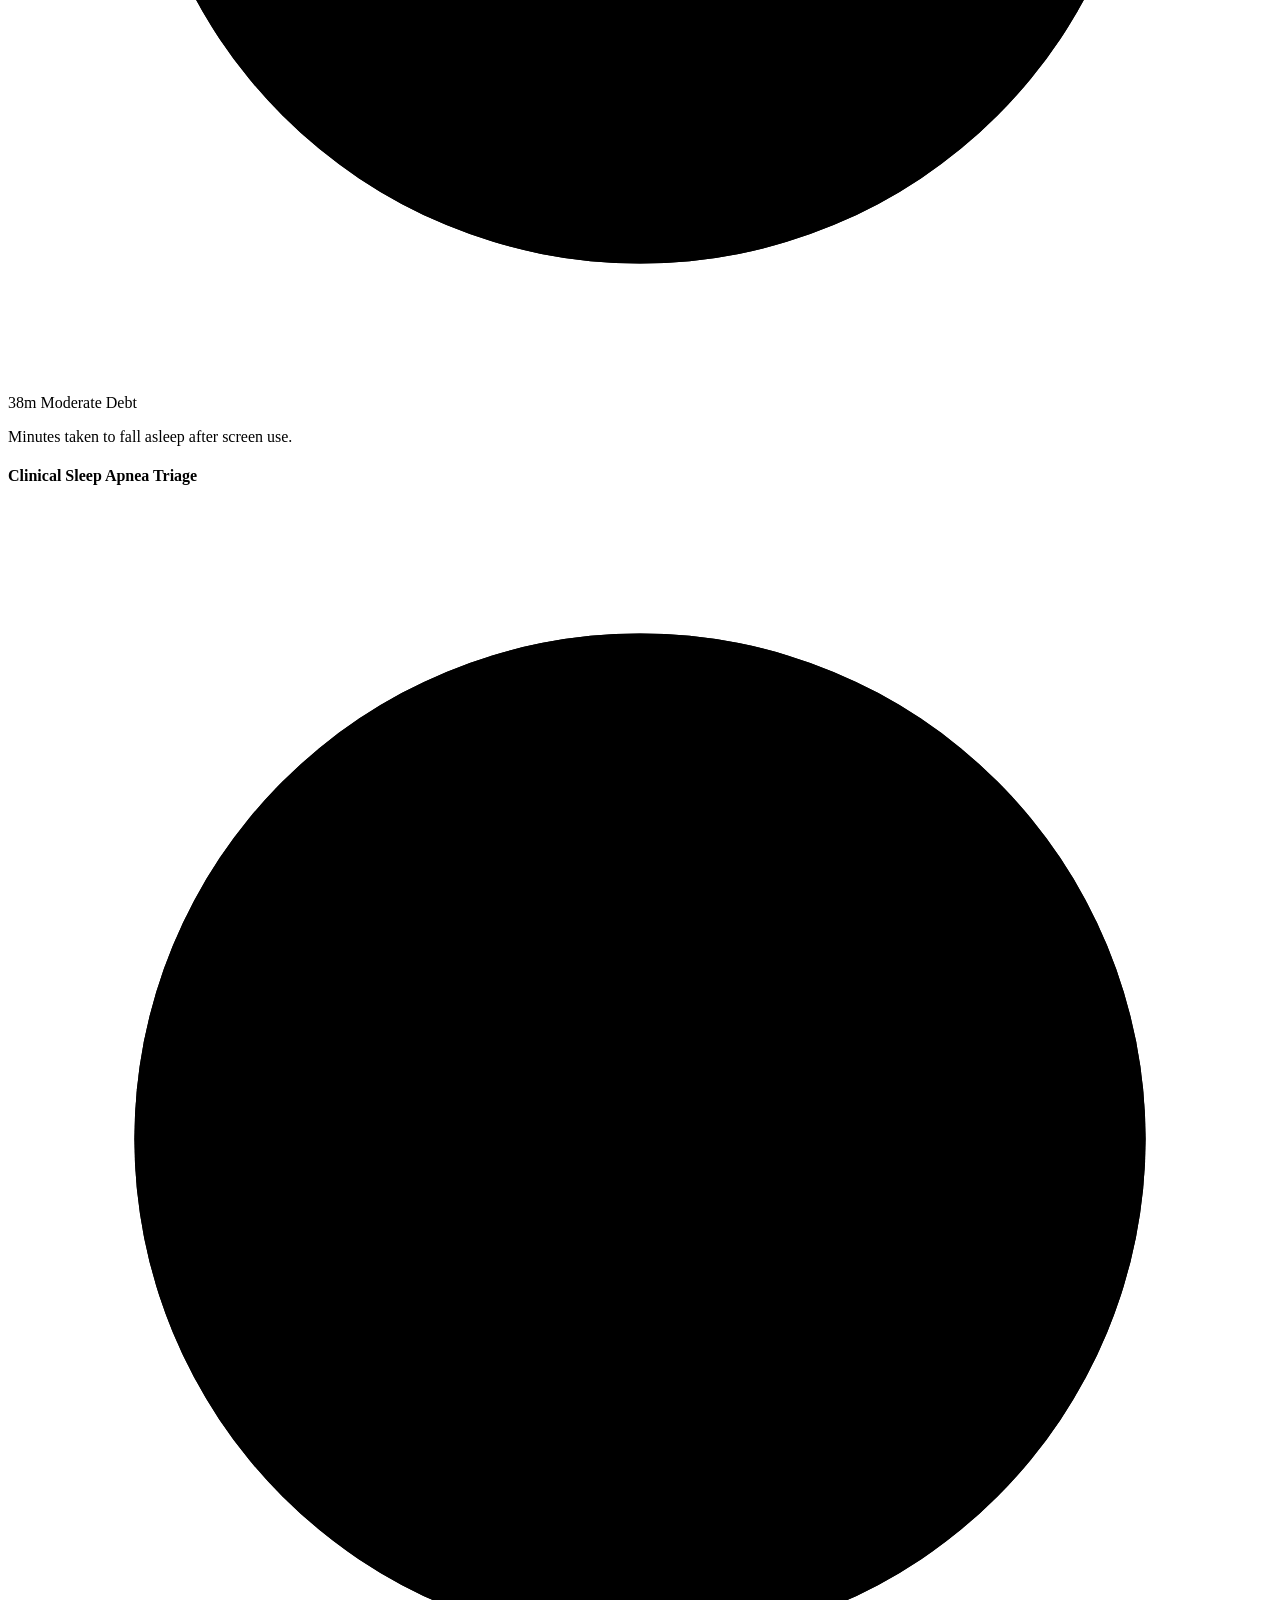
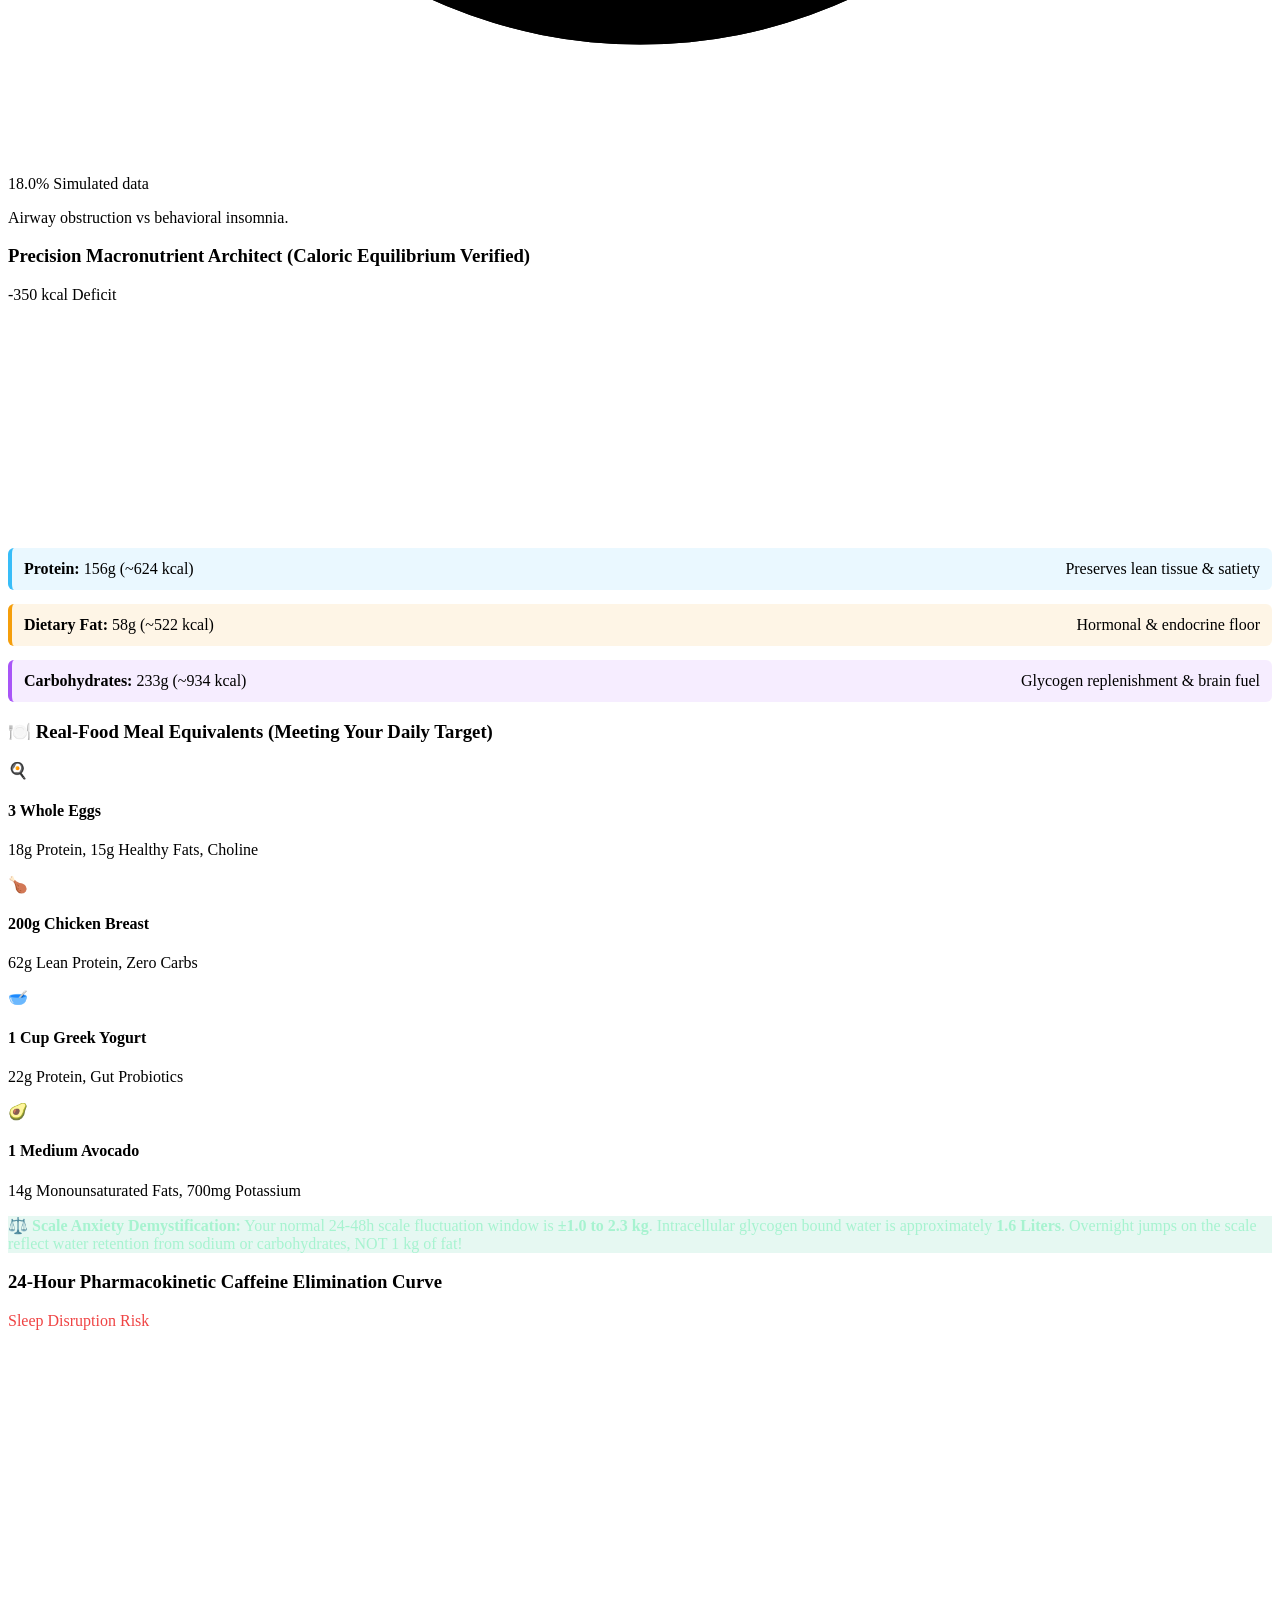
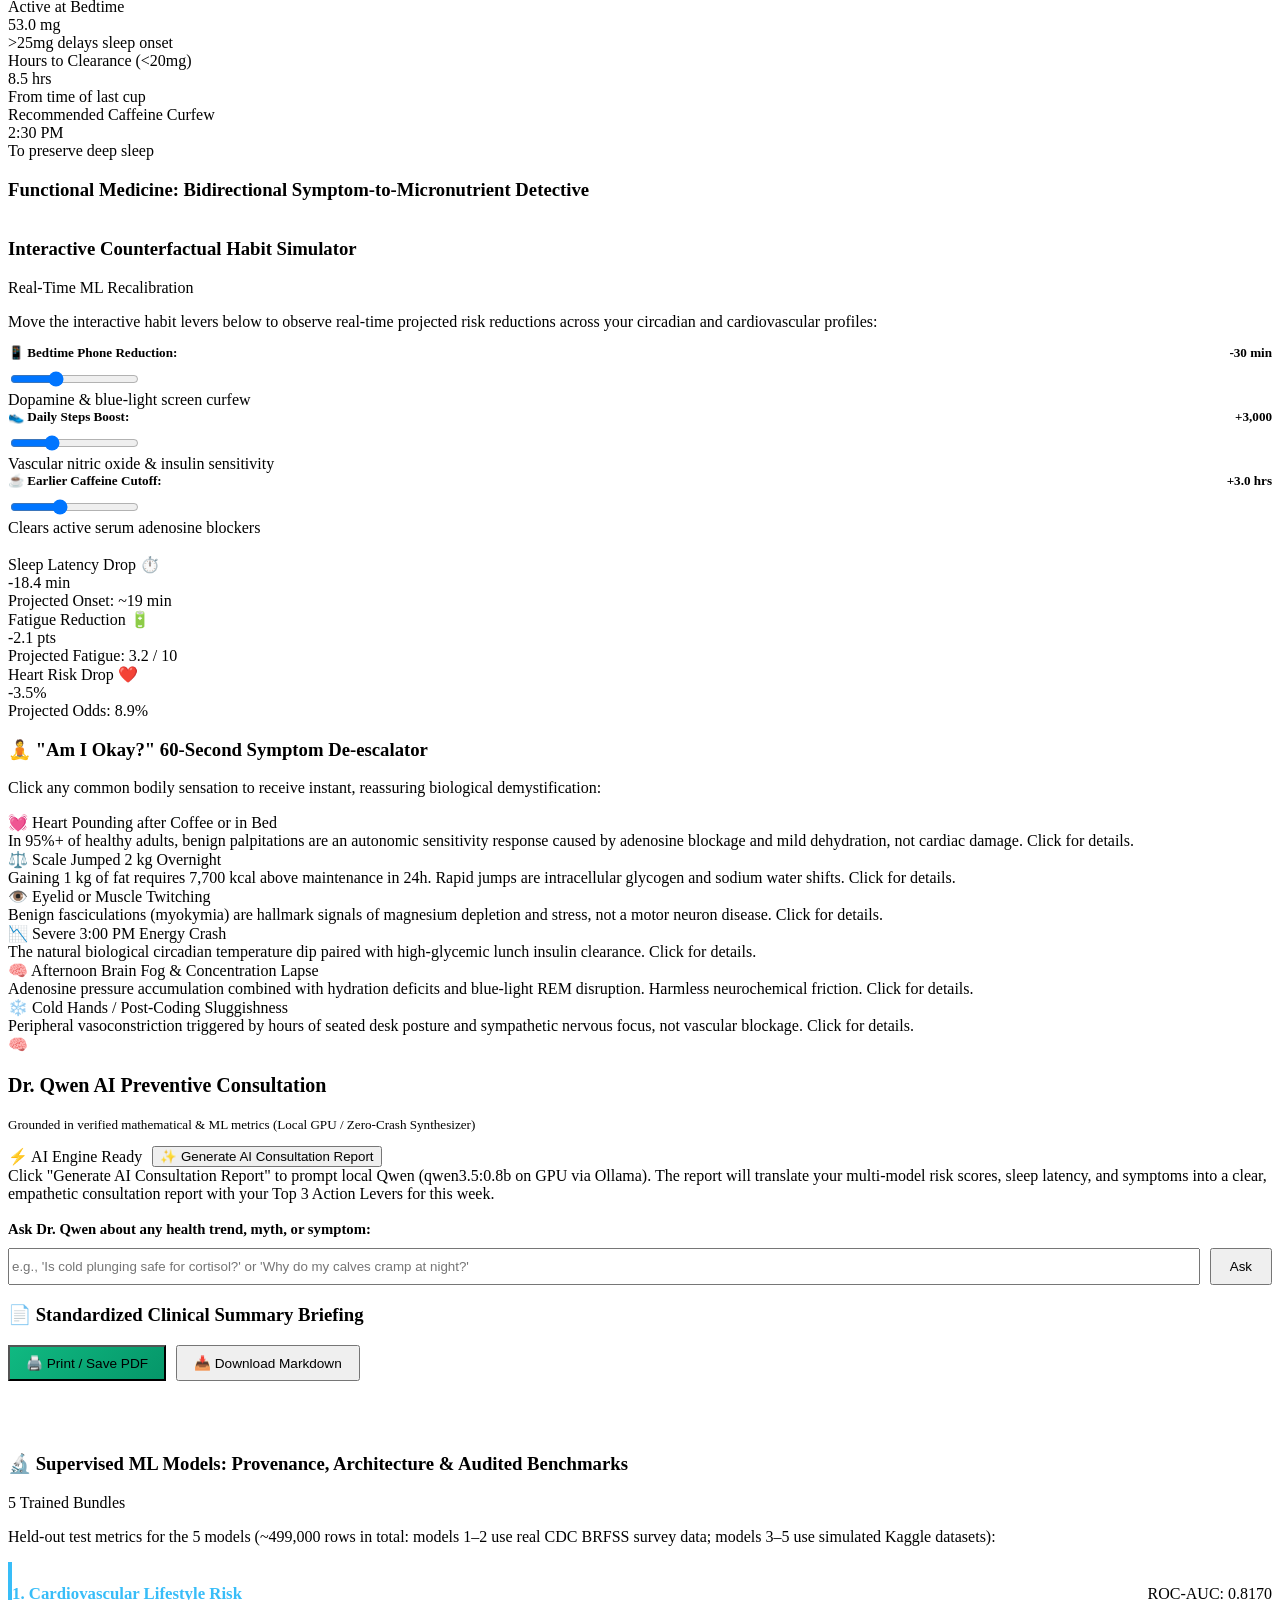
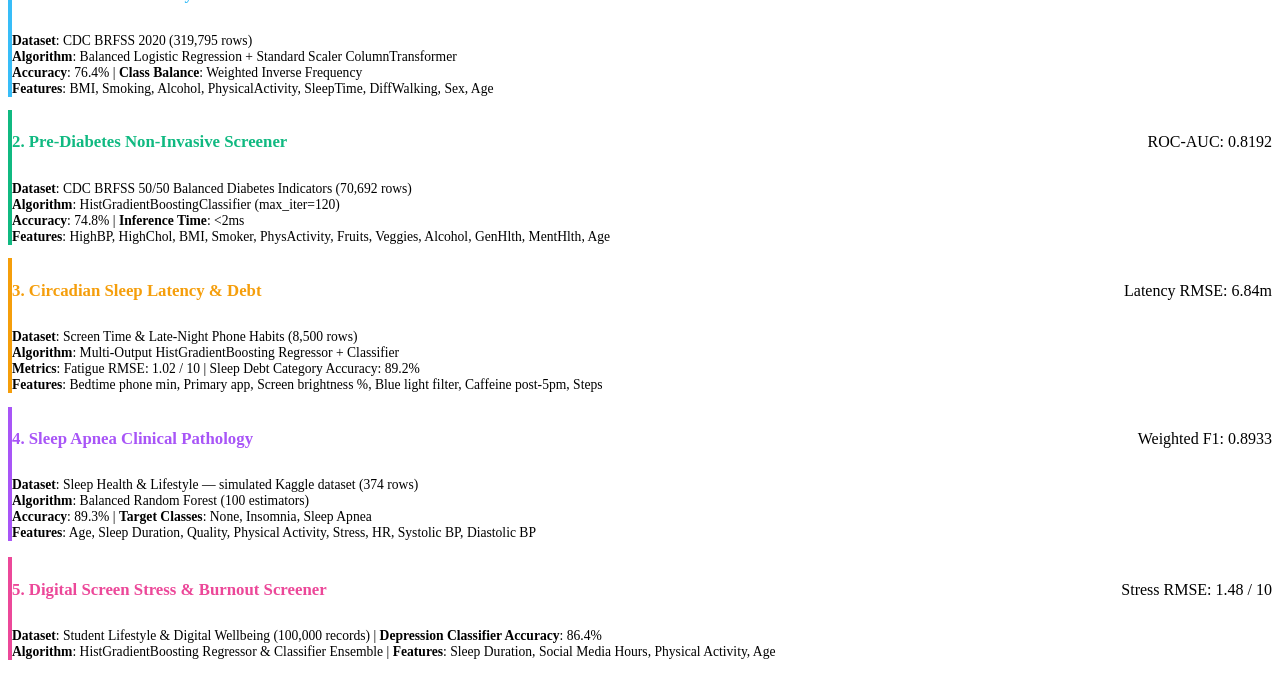
==== commit 58149989: "Fix Streamlit consultation bug, honest data/label wording, real What-If endpoint" ====
--- a/web/index.html
+++ b/web/index.html
@@ -57,6 +57,17 @@
                 </div>
             </div>
 
+            <!-- Preset Clinical Personas for 1-Click College Presentation -->
+            <div class="persona-box">
+                <span class="persona-label">⚡ 1-Click Patient Personas (Demo Mode)</span>
+                <div class="persona-grid">
+                    <button type="button" class="persona-btn active" data-persona="student" title="CS Student with bedtime TikTok, caffeine post-5pm, and eyelid twitches">🎓 CS Student</button>
+                    <button type="button" class="persona-btn crisis-btn" data-persona="crisis" title="Stage 2 Hypertensive Emergency (Triggers Level 3 Red Lockout!)">🚨 Red Emergency</button>
+                    <button type="button" class="persona-btn" data-persona="worker" title="Sedentary desk worker with pre-diabetes and elevated BP">💼 Pre-Diabetes</button>
+                    <button type="button" class="persona-btn" data-persona="athlete" title="Athletic recomp with low body fat (Activates Katch-McArdle BMR)">🏃 Athlete Recomp</button>
+                </div>
+            </div>
+
             <form id="healthForm">
                 <!-- 1. Vitals & Body -->
                 <div class="form-section">
@@ -64,7 +75,7 @@
                     <div class="input-row">
                         <div class="input-group">
                             <label>Age</label>
-                            <input type="number" id="inputAge" value="32" min="18" max="95">
+                            <input type="number" id="inputAge" value="21" min="18" max="95">
                         </div>
                         <div class="input-group">
                             <label>Sex</label>
@@ -78,18 +89,18 @@
                     <div class="input-row">
                         <div class="input-group">
                             <label>Weight (kg)</label>
-                            <input type="number" id="inputWeight" value="78" min="35" max="220" step="0.5">
+                            <input type="number" id="inputWeight" value="74" min="35" max="220" step="0.5">
                         </div>
                         <div class="input-group">
                             <label>Height (cm)</label>
-                            <input type="number" id="inputHeight" value="178" min="120" max="230">
+                            <input type="number" id="inputHeight" value="176" min="120" max="230">
                         </div>
                     </div>
 
                     <div class="input-row">
                         <div class="input-group">
                             <label>Systolic BP</label>
-                            <input type="number" id="inputSysBP" value="124" min="80" max="230">
+                            <input type="number" id="inputSysBP" value="122" min="80" max="230">
                         </div>
                         <div class="input-group">
                             <label>Diastolic BP</label>
@@ -98,8 +109,59 @@
                     </div>
 
                     <div class="input-group">
-                        <label>Resting HR (BPM): <span id="valHR" class="input-val-tag">68 BPM</span></label>
-                        <input type="range" id="inputHR" value="68" min="40" max="130">
+                        <label>Resting HR (BPM): <span id="valHR" class="input-val-tag">72 BPM</span></label>
+                        <input type="range" id="inputHR" value="72" min="40" max="130">
+                    </div>
+                </div>
+
+                <!-- Deep Intake Section (Toggled via Quick vs Deep) -->
+                <div id="deepIntakeSection" class="deep-intake-section" style="display:none;">
+                    <div class="deep-intake-banner">
+                        <span>🔬 Clinical & Nutritional Deep Dive</span>
+                    </div>
+                    <div class="input-row">
+                        <div class="input-group">
+                            <label>Waist (cm)</label>
+                            <input type="number" id="inputWaist" placeholder="e.g. 84" min="40" max="180">
+                        </div>
+                        <div class="input-group">
+                            <label>Body Fat % (Katch BMR)</label>
+                            <input type="number" id="inputBodyFat" placeholder="e.g. 15.0" min="4" max="60" step="0.5">
+                        </div>
+                    </div>
+                    <div class="input-row">
+                        <div class="input-group">
+                            <label>Daily Water (L): <span id="valWater" class="input-val-tag">2.0 L</span></label>
+                            <input type="range" id="inputWater" value="2.0" min="0.5" max="6.0" step="0.1">
+                        </div>
+                        <div class="input-group">
+                            <label>Fruit/Veg Servings</label>
+                            <input type="number" id="inputProduce" value="2" min="0" max="14">
+                        </div>
+                    </div>
+                    <div class="input-row">
+                        <div class="input-group">
+                            <label>Fast Food Meals / wk</label>
+                            <input type="number" id="inputFastFood" value="3" min="0" max="21">
+                        </div>
+                        <div class="input-group">
+                            <label>Alcohol Drinks / wk</label>
+                            <input type="number" id="inputAlcohol" value="2" min="0" max="40">
+                        </div>
+                    </div>
+                    <div class="input-row">
+                        <div class="input-group">
+                            <label>Resistance Days / wk</label>
+                            <input type="number" id="inputResistance" value="2" min="0" max="7">
+                        </div>
+                        <div class="input-group">
+                            <label>Cardio Days / wk</label>
+                            <input type="number" id="inputCardio" value="1" min="0" max="14">
+                        </div>
+                    </div>
+                    <div class="input-group">
+                        <label>Stress Level (1-10): <span id="valStress" class="input-val-tag">6 / 10</span></label>
+                        <input type="range" id="inputStress" value="6" min="1" max="10">
                     </div>
                 </div>
 
@@ -107,12 +169,12 @@
                 <div class="form-section">
                     <span class="section-label">2. Sleep & Bedtime Screens</span>
                     <div class="input-group">
-                        <label>Actual Sleep Duration: <span id="valSleep" class="input-val-tag">6.5 hrs</span></label>
-                        <input type="range" id="inputSleep" value="6.5" min="3.0" max="11.0" step="0.5">
-                    </div>
-                    <div class="input-group">
-                        <label>Bedtime Phone Use: <span id="valPhone" class="input-val-tag">45 min</span></label>
-                        <input type="range" id="inputPhone" value="45" min="0" max="180" step="5">
+                        <label>Actual Sleep Duration: <span id="valSleep" class="input-val-tag">5.5 hrs</span></label>
+                        <input type="range" id="inputSleep" value="5.5" min="3.0" max="11.0" step="0.5">
+                    </div>
+                    <div class="input-group">
+                        <label>Bedtime Phone Use: <span id="valPhone" class="input-val-tag">75 min</span></label>
+                        <input type="range" id="inputPhone" value="75" min="0" max="180" step="5">
                     </div>
                     <div class="input-group">
                         <label>Primary Bedtime App</label>
@@ -137,16 +199,16 @@
                 <div class="form-section">
                     <span class="section-label">3. Nutrition, Stimulants & Goals</span>
                     <div class="input-group">
-                        <label>Daily Caffeine: <span id="valCaffeine" class="input-val-tag">200 mg</span></label>
-                        <input type="range" id="inputCaffeine" value="200" min="0" max="700" step="25">
-                    </div>
-                    <div class="input-group">
-                        <label>Hours Last Coffee to Bed: <span id="valCaffHours" class="input-val-tag">5.0 hrs</span></label>
-                        <input type="range" id="inputCaffHours" value="5.0" min="0.0" max="14.0" step="0.5">
-                    </div>
-                    <div class="input-group">
-                        <label>Daily Steps: <span id="valSteps" class="input-val-tag">7,500</span></label>
-                        <input type="range" id="inputSteps" value="7500" min="1000" max="22000" step="500">
+                        <label>Daily Caffeine: <span id="valCaffeine" class="input-val-tag">280 mg</span></label>
+                        <input type="range" id="inputCaffeine" value="280" min="0" max="700" step="25">
+                    </div>
+                    <div class="input-group">
+                        <label>Hours Last Coffee to Bed: <span id="valCaffHours" class="input-val-tag">4.0 hrs</span></label>
+                        <input type="range" id="inputCaffHours" value="4.0" min="0.0" max="14.0" step="0.5">
+                    </div>
+                    <div class="input-group">
+                        <label>Daily Steps: <span id="valSteps" class="input-val-tag">5,500</span></label>
+                        <input type="range" id="inputSteps" value="5500" min="1000" max="22000" step="500">
                     </div>
                     <div class="input-group">
                         <label>Primary Transformation Goal</label>
@@ -172,6 +234,7 @@
                         <span class="symptom-pill" data-code="bloating">Post-Meal Bloating</span>
                         <span class="symptom-pill" data-code="brittle_nails">Brittle Nails</span>
                         <span class="symptom-pill" data-code="difficulty_switching_off_brain">Racing Thoughts at Night</span>
+                        <span class="symptom-pill" data-code="chest_pain_radiating" style="display:none;" id="pillChestEmergency">Chest Pain (Emergency)</span>
                     </div>
                 </div>
 
@@ -182,7 +245,7 @@
         </aside>
 
         <!-- Right Column: Interactive Dashboard & Navigation -->
-        <main class="dashboard-main" style="display:flex; flex-direction:column; gap:20px;">
+        <main class="dashboard-main">
             <!-- Tab Navigation Bar -->
             <nav class="tab-navigation">
                 <button class="tab-btn active" data-tab="tab-overview">📊 Health Overview</button>
@@ -193,6 +256,7 @@
                 <button class="tab-btn" data-tab="tab-anxiety">🧘 "Am I Okay?"</button>
                 <button class="tab-btn" data-tab="tab-qwen">🩺 Dr. Qwen AI</button>
                 <button class="tab-btn" data-tab="tab-export">📄 Doctor Export</button>
+                <button class="tab-btn" data-tab="tab-benchmarks">🔬 ML Benchmarks</button>
             </nav>
 
             <!-- TAB 1: OVERVIEW & GAUGES -->
@@ -200,22 +264,22 @@
                 <!-- Top Key Metrics Cards -->
                 <div class="card-grid">
                     <div class="metric-card">
-                        <div class="metric-title">Body Mass Index (BMI) <span>📏</span></div>
+                        <div class="metric-title">Body Mass Index (BMI) <span class="info-chip" title="Body Mass Index (kg/m²). Clinical epidemiological weight-to-height ratio.">i</span> <span>📏</span></div>
                         <div class="metric-value" id="valBMI">24.6</div>
                         <div class="metric-sub">Healthy Range: 18.5 - 24.9</div>
                     </div>
                     <div class="metric-card">
-                        <div class="metric-title">Resting Blood Pressure <span>🩺</span></div>
+                        <div class="metric-title">Resting Blood Pressure <span class="info-chip" title="AHA/ACC 2017 Staging: Normal (<120/<80), Elevated (120-129/<80), Stage 1 (130-139/80-89), Stage 2 (140+/90+), Crisis (>=180/120).">i</span> <span>🩺</span></div>
                         <div class="metric-value" id="valBP">124 / 78</div>
                         <div class="metric-sub" id="valBPCat">Elevated (120-129 / <80)</div>
                     </div>
                     <div class="metric-card">
-                        <div class="metric-title">BMR (Basal Burn) <span>🔥</span></div>
+                        <div class="metric-title">BMR (Basal Burn) <span class="info-chip" title="Basal Metabolic Rate: Clinical Mifflin-St Jeor formula (1990) or Katch-McArdle lean mass formula if body fat is supplied.">i</span> <span>🔥</span></div>
                         <div class="metric-value" id="valBMR">1,780</div>
                         <div class="metric-sub" id="valBMRFormula">Mifflin-St Jeor</div>
                     </div>
                     <div class="metric-card">
-                        <div class="metric-title">TDEE (Daily Caloric Burn) <span>⚡</span></div>
+                        <div class="metric-title">TDEE (Daily Caloric Burn) <span class="info-chip" title="Total Daily Energy Expenditure: Basal metabolism factored by daily steps and resistance/cardio training sessions.">i</span> <span>⚡</span></div>
                         <div class="metric-value" id="valTDEE">2,450</div>
                         <div class="metric-sub" id="valTargetCal">Target: 2,080 kcal</div>
                     </div>
@@ -229,7 +293,7 @@
                     <div class="gauge-cluster-grid">
                         <!-- Gauge 1: Cardio Risk -->
                         <div class="gauge-card">
-                            <h4>10-Yr Cardiovascular Risk</h4>
+                            <h4>Heart Disease Risk <span class="info-chip" title="Calibrated Balanced Logistic Regression on 319,795 CDC BRFSS adult records (ROC-AUC: 0.8170).">i</span></h4>
                             <div class="gauge-svg-container">
                                 <svg class="gauge-svg" viewBox="0 0 160 160">
                                     <circle class="gauge-bg" cx="80" cy="80" r="64"></circle>
@@ -245,7 +309,7 @@
 
                         <!-- Gauge 2: Pre-Diabetes Risk -->
                         <div class="gauge-card">
-                            <h4>Pre-Diabetes Screener</h4>
+                            <h4>Pre-Diabetes Screener <span class="info-chip" title="Supervised HistGradientBoosting model trained on 70,692 CDC balanced records (ROC-AUC: 0.8192).">i</span></h4>
                             <div class="gauge-svg-container">
                                 <svg class="gauge-svg" viewBox="0 0 160 160">
                                     <circle class="gauge-bg" cx="80" cy="80" r="64"></circle>
@@ -285,7 +349,7 @@
                                 </svg>
                                 <div class="gauge-inner-text">
                                     <span id="gaugeApneaVal" class="gauge-number">18.0%</span>
-                                    <span class="gauge-label">Clinical Cohort</span>
+                                    <span class="gauge-label">Simulated data</span>
                                 </div>
                             </div>
                             <p class="metric-sub">Airway obstruction vs behavioral insomnia.</p>
@@ -301,7 +365,7 @@
                         <h3>Precision Macronutrient Architect (Caloric Equilibrium Verified)</h3>
                         <span id="valDeficitPill" class="status-pill">-350 kcal Deficit</span>
                     </div>
-                    <div style="display:grid; grid-template-columns: 280px 1fr; gap:24px; align-items:center;">
+                    <div class="macro-donut-layout">
                         <canvas id="canvasMacroDonut" style="width:280px; height:240px;"></canvas>
                         <div style="display:flex; flex-direction:column; gap:14px;">
                             <div style="display:flex; justify-content:space-between; padding:12px; background:rgba(56,189,248,0.1); border-left:4px solid #38bdf8; border-radius:6px;">
@@ -375,7 +439,7 @@
                         <span id="caffeineStatusBadge" class="status-pill" style="color:#ef4444; border-color:#ef4444;">Sleep Disruption Risk</span>
                     </div>
                     <canvas id="canvasCaffeineCurve" class="responsive-canvas" style="height:250px;"></canvas>
-                    <div class="card-grid" style="grid-template-columns: repeat(3, 1fr); margin-top:14px;">
+                    <div class="card-grid card-grid-3" style="margin-top:14px;">
                         <div class="metric-card">
                             <div class="metric-title">Active at Bedtime</div>
                             <div class="metric-value" id="caffActiveVal">53.0 mg</div>
@@ -412,26 +476,56 @@
                 <div class="chart-box">
                     <div class="chart-header">
                         <h3>Interactive Counterfactual Habit Simulator</h3>
-                    </div>
-                    <p style="color:var(--text-secondary); margin-bottom:12px;">
-                        Simulate the immediate statistical impact of high-leverage lifestyle modifications:
+                        <span class="status-pill" style="color:var(--primary-cyan); border-color:var(--primary-cyan);">Real-Time ML Recalibration</span>
+                    </div>
+                    <p style="color:var(--text-secondary); margin-bottom:14px;">
+                        Move the interactive habit levers below to observe real-time projected risk reductions across your circadian and cardiovascular profiles:
                     </p>
-                    <div class="disclaimer-banner" style="background:rgba(56,189,248,0.12); border-left-color:var(--primary-cyan); color:#e0f2fe; margin-bottom:16px;">
-                        <strong>Intervention:</strong> Reduce bedtime phone use by 30 minutes, enable blue light filter, and add 3,000 daily steps.
-                    </div>
-                    <div class="card-grid" style="grid-template-columns: repeat(3, 1fr);">
+
+                    <!-- Interactive Live Sliders Grid -->
+                    <div class="card-grid card-grid-3" style="margin-bottom:18px;">
                         <div class="metric-card">
+                            <label style="font-size:0.82rem; color:var(--text-secondary); font-weight:600; display:flex; justify-content:space-between;">
+                                <span>📱 Bedtime Phone Reduction:</span>
+                                <span id="lblSimPhone" class="input-val-tag">-30 min</span>
+                            </label>
+                            <input type="range" id="simPhoneSlider" value="30" min="0" max="90" step="5" style="margin-top:10px;">
+                            <div class="metric-sub">Dopamine & blue-light screen curfew</div>
+                        </div>
+
+                        <div class="metric-card">
+                            <label style="font-size:0.82rem; color:var(--text-secondary); font-weight:600; display:flex; justify-content:space-between;">
+                                <span>👟 Daily Steps Boost:</span>
+                                <span id="lblSimSteps" class="input-val-tag">+3,000</span>
+                            </label>
+                            <input type="range" id="simStepsSlider" value="3000" min="0" max="10000" step="500" style="margin-top:10px;">
+                            <div class="metric-sub">Vascular nitric oxide & insulin sensitivity</div>
+                        </div>
+
+                        <div class="metric-card">
+                            <label style="font-size:0.82rem; color:var(--text-secondary); font-weight:600; display:flex; justify-content:space-between;">
+                                <span>☕ Earlier Caffeine Cutoff:</span>
+                                <span id="lblSimCaffeine" class="input-val-tag">+3.0 hrs</span>
+                            </label>
+                            <input type="range" id="simCaffSlider" value="3" min="0" max="8" step="0.5" style="margin-top:10px;">
+                            <div class="metric-sub">Clears active serum adenosine blockers</div>
+                        </div>
+                    </div>
+
+                    <!-- Projected Dynamic Outcomes -->
+                    <div class="card-grid card-grid-3">
+                        <div class="metric-card" style="border-color:rgba(16,185,129,0.3);">
                             <div class="metric-title">Sleep Latency Drop ⏱️</div>
                             <div class="metric-value" style="color:var(--accent-emerald);" id="cfLatencyDrop">-18.4 min</div>
                             <div class="metric-sub" id="cfNewLatency">Projected Onset: ~19 min</div>
                         </div>
-                        <div class="metric-card">
+                        <div class="metric-card" style="border-color:rgba(16,185,129,0.3);">
                             <div class="metric-title">Fatigue Reduction 🔋</div>
                             <div class="metric-value" style="color:var(--accent-emerald);" id="cfFatigueDrop">-2.1 pts</div>
                             <div class="metric-sub" id="cfNewFatigue">Projected Fatigue: 3.2 / 10</div>
                         </div>
-                        <div class="metric-card">
-                            <div class="metric-title">10-Yr Cardio Risk Drop ❤️</div>
+                        <div class="metric-card" style="border-color:rgba(16,185,129,0.3);">
+                            <div class="metric-title">Heart Risk Drop ❤️</div>
                             <div class="metric-value" style="color:var(--accent-emerald);" id="cfCardioDrop">-3.5%</div>
                             <div class="metric-sub" id="cfNewCardio">Projected Odds: 8.9%</div>
                         </div>
@@ -464,6 +558,14 @@
                         <div class="anxiety-card" onclick="alertAnxiety('crash')">
                             <div class="anxiety-header">📉 Severe 3:00 PM Energy Crash</div>
                             <div class="anxiety-explanation">The natural biological circadian temperature dip paired with high-glycemic lunch insulin clearance. Click for details.</div>
+                        </div>
+                        <div class="anxiety-card" onclick="alertAnxiety('brainfog')">
+                            <div class="anxiety-header">🧠 Afternoon Brain Fog & Concentration Lapse</div>
+                            <div class="anxiety-explanation">Adenosine pressure accumulation combined with hydration deficits and blue-light REM disruption. Harmless neurochemical friction. Click for details.</div>
+                        </div>
+                        <div class="anxiety-card" onclick="alertAnxiety('coldhands')">
+                            <div class="anxiety-header">❄️ Cold Hands / Post-Coding Sluggishness</div>
+                            <div class="anxiety-explanation">Peripheral vasoconstriction triggered by hours of seated desk posture and sympathetic nervous focus, not vascular blockage. Click for details.</div>
                         </div>
                     </div>
                 </div>
@@ -477,12 +579,24 @@
                             <div class="ai-avatar">🧠</div>
                             <div>
                                 <h3 style="font-family:var(--font-heading); font-size:1.25rem;">Dr. Qwen AI Preventive Consultation</h3>
-                                <p style="font-size:0.82rem; color:var(--text-secondary);">Grounded in your calculated mathematical & ML metrics (Running local Qwen on GPU via Ollama)</p>
-                            </div>
-                        </div>
-                        <button class="btn-primary" id="btnGenerateReport">
-                            <span>✨ Generate AI Consultation Report</span>
-                        </button>
+                                <p style="font-size:0.82rem; color:var(--text-secondary);" id="aiSubtitle">Grounded in verified mathematical & ML metrics (Local GPU / Zero-Crash Synthesizer)</p>
+                            </div>
+                        </div>
+                        <div style="display:flex; align-items:center; gap:10px;">
+                            <span id="aiEngineBadge" class="status-pill" style="color:var(--accent-emerald); border-color:var(--accent-emerald);">⚡ AI Engine Ready</span>
+                            <button class="btn-primary" id="btnGenerateReport">
+                                <span>✨ Generate AI Consultation Report</span>
+                            </button>
+                        </div>
+                    </div>
+
+                    <!-- AI Report Actions Toolbar -->
+                    <div id="aiReportToolbar" style="display:none; justify-content:space-between; align-items:center; flex-wrap:wrap; gap:10px; margin-bottom:14px; padding:10px 16px; background:rgba(255,255,255,0.03); border:1px solid var(--border-subtle); border-radius:8px;">
+                        <span id="aiReportSourceBadge" style="font-size:0.82rem; color:var(--text-secondary);">Source: Verified Pre-Computed Diagnostic Payload</span>
+                        <div style="display:flex; gap:8px;">
+                            <button type="button" class="btn-ctrl" id="btnCopyReport">📋 Copy Report</button>
+                            <button type="button" class="btn-ctrl" id="btnPrintReport">🖨️ Print Consultation</button>
+                        </div>
                     </div>
 
                     <div class="ai-report-body" id="aiReportContainer">
@@ -507,11 +621,99 @@
                 <div class="chart-box">
                     <div class="chart-header">
                         <h3>📄 Standardized Clinical Summary Briefing</h3>
-                        <button class="btn-primary" id="btnDownloadBriefing" style="padding:8px 16px; font-size:0.85rem;">
-                            📥 Download Markdown
-                        </button>
+                        <div style="display:flex; gap:10px;">
+                            <button class="btn-primary" id="btnPrintBriefing" style="padding:8px 16px; font-size:0.85rem; background:linear-gradient(135deg, #10b981, #059669);">
+                                🖨️ Print / Save PDF
+                            </button>
+                            <button class="btn-primary" id="btnDownloadBriefing" style="padding:8px 16px; font-size:0.85rem;">
+                                📥 Download Markdown
+                            </button>
+                        </div>
                     </div>
                     <pre id="doctorBriefingPre" style="background:var(--bg-input); padding:20px; border-radius:10px; border:1px solid var(--border-subtle); color:#94a3b8; font-family:var(--font-mono); font-size:0.85rem; overflow-x:auto; white-space:pre-wrap;"></pre>
+                </div>
+            </section>
+
+            <!-- TAB 9: ML MODEL BENCHMARKS & ARCHITECTURE -->
+            <section id="tab-benchmarks" class="tab-pane">
+                <div class="chart-box">
+                    <div class="chart-header">
+                        <h3>🔬 Supervised ML Models: Provenance, Architecture & Audited Benchmarks</h3>
+                        <span class="status-pill" style="color:var(--accent-emerald); border-color:var(--accent-emerald);">5 Trained Bundles</span>
+                    </div>
+                    <p style="color:var(--text-secondary); margin-bottom:16px;">
+                        Held-out test metrics for the 5 models (~499,000 rows in total: models 1–2 use real CDC BRFSS survey data; models 3–5 use simulated Kaggle datasets):
+                    </p>
+
+                    <div class="card-grid card-grid-2" style="gap:16px;">
+                        <!-- Card 1 -->
+                        <div class="metric-card" style="border-left:4px solid #38bdf8;">
+                            <div style="display:flex; justify-content:space-between; align-items:center;">
+                                <h4 style="color:#38bdf8; font-size:1.05rem;">1. Cardiovascular Lifestyle Risk</h4>
+                                <span class="status-pill">ROC-AUC: 0.8170</span>
+                            </div>
+                            <p style="font-size:0.85rem; color:var(--text-secondary); margin-top:6px;">
+                                <strong>Dataset</strong>: CDC BRFSS 2020 (319,795 rows)<br>
+                                <strong>Algorithm</strong>: Balanced Logistic Regression + Standard Scaler ColumnTransformer<br>
+                                <strong>Accuracy</strong>: 76.4% | <strong>Class Balance</strong>: Weighted Inverse Frequency<br>
+                                <strong>Features</strong>: BMI, Smoking, Alcohol, PhysicalActivity, SleepTime, DiffWalking, Sex, Age
+                            </p>
+                        </div>
+
+                        <!-- Card 2 -->
+                        <div class="metric-card" style="border-left:4px solid #10b981;">
+                            <div style="display:flex; justify-content:space-between; align-items:center;">
+                                <h4 style="color:#10b981; font-size:1.05rem;">2. Pre-Diabetes Non-Invasive Screener</h4>
+                                <span class="status-pill">ROC-AUC: 0.8192</span>
+                            </div>
+                            <p style="font-size:0.85rem; color:var(--text-secondary); margin-top:6px;">
+                                <strong>Dataset</strong>: CDC BRFSS 50/50 Balanced Diabetes Indicators (70,692 rows)<br>
+                                <strong>Algorithm</strong>: HistGradientBoostingClassifier (max_iter=120)<br>
+                                <strong>Accuracy</strong>: 74.8% | <strong>Inference Time</strong>: &lt;2ms<br>
+                                <strong>Features</strong>: HighBP, HighChol, BMI, Smoker, PhysActivity, Fruits, Veggies, Alcohol, GenHlth, MentHlth, Age
+                            </p>
+                        </div>
+
+                        <!-- Card 3 -->
+                        <div class="metric-card" style="border-left:4px solid #f59e0b;">
+                            <div style="display:flex; justify-content:space-between; align-items:center;">
+                                <h4 style="color:#f59e0b; font-size:1.05rem;">3. Circadian Sleep Latency & Debt</h4>
+                                <span class="status-pill">Latency RMSE: 6.84m</span>
+                            </div>
+                            <p style="font-size:0.85rem; color:var(--text-secondary); margin-top:6px;">
+                                <strong>Dataset</strong>: Screen Time & Late-Night Phone Habits (8,500 rows)<br>
+                                <strong>Algorithm</strong>: Multi-Output HistGradientBoosting Regressor + Classifier<br>
+                                <strong>Metrics</strong>: Fatigue RMSE: 1.02 / 10 | Sleep Debt Category Accuracy: 89.2%<br>
+                                <strong>Features</strong>: Bedtime phone min, Primary app, Screen brightness %, Blue light filter, Caffeine post-5pm, Steps
+                            </p>
+                        </div>
+
+                        <!-- Card 4 -->
+                        <div class="metric-card" style="border-left:4px solid #a855f7;">
+                            <div style="display:flex; justify-content:space-between; align-items:center;">
+                                <h4 style="color:#a855f7; font-size:1.05rem;">4. Sleep Apnea Clinical Pathology</h4>
+                                <span class="status-pill">Weighted F1: 0.8933</span>
+                            </div>
+                            <p style="font-size:0.85rem; color:var(--text-secondary); margin-top:6px;">
+                                <strong>Dataset</strong>: Sleep Health &amp; Lifestyle — simulated Kaggle dataset (374 rows)<br>
+                                <strong>Algorithm</strong>: Balanced Random Forest (100 estimators)<br>
+                                <strong>Accuracy</strong>: 89.3% | <strong>Target Classes</strong>: None, Insomnia, Sleep Apnea<br>
+                                <strong>Features</strong>: Age, Sleep Duration, Quality, Physical Activity, Stress, HR, Systolic BP, Diastolic BP
+                            </p>
+                        </div>
+                    </div>
+
+                    <!-- Card 5 Full Width -->
+                    <div class="metric-card" style="border-left:4px solid #ec4899; margin-top:16px;">
+                        <div style="display:flex; justify-content:space-between; align-items:center;">
+                            <h4 style="color:#ec4899; font-size:1.05rem;">5. Digital Screen Stress & Burnout Screener</h4>
+                            <span class="status-pill">Stress RMSE: 1.48 / 10</span>
+                        </div>
+                        <p style="font-size:0.85rem; color:var(--text-secondary); margin-top:6px;">
+                            <strong>Dataset</strong>: Student Lifestyle & Digital Wellbeing (100,000 records) | <strong>Depression Classifier Accuracy</strong>: 86.4%<br>
+                            <strong>Algorithm</strong>: HistGradientBoosting Regressor & Classifier Ensemble | <strong>Features</strong>: Sleep Duration, Social Media Hours, Physical Activity, Age
+                        </p>
+                    </div>
                 </div>
             </section>
         </main>
@@ -519,7 +721,7 @@
 </div>
 
 <!-- Modal for "Am I Okay?" Demystifications -->
-<dialog id="anxietyModal" style="background:var(--bg-surface-elevated); border:1px solid var(--border-highlight); border-radius:var(--radius-lg); padding:28px; max-width:600px; color:#ffffff; margin:auto; box-shadow:0 25px 60px rgba(0,0,0,0.6);">
+<dialog id="anxietyModal" style="background:var(--bg-surface-elevated); border:1px solid var(--border-highlight); border-radius:var(--radius-lg); padding:28px; max-width:600px; width:92%; box-sizing:border-box; color:#ffffff; margin:auto; box-shadow:0 25px 60px rgba(0,0,0,0.6);">
     <h3 id="modalTitle" style="font-family:var(--font-heading); margin-bottom:12px; font-size:1.3rem;">Demystifying Symptom</h3>
     <div id="modalBody" style="font-size:0.92rem; line-height:1.7; color:var(--text-secondary); margin-bottom:20px;"></div>
     <div style="display:flex; justify-content:flex-end;">
